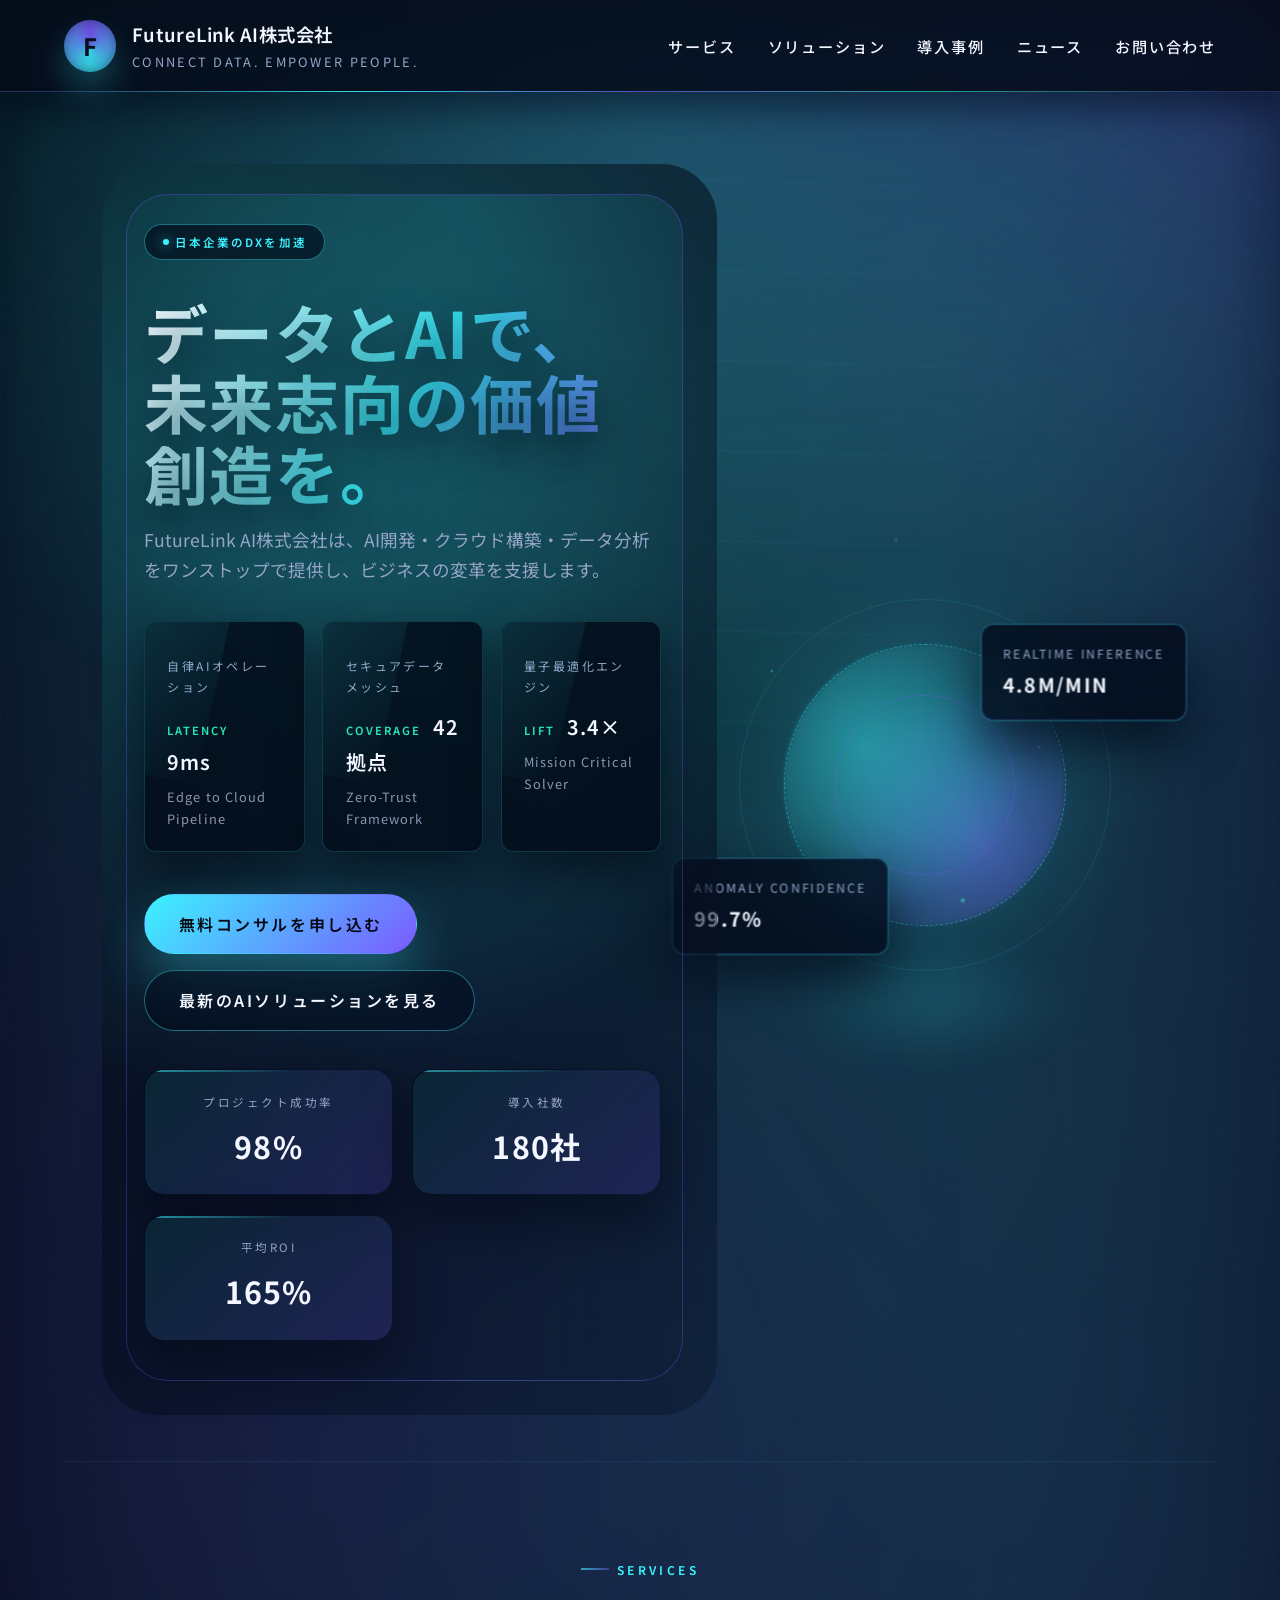
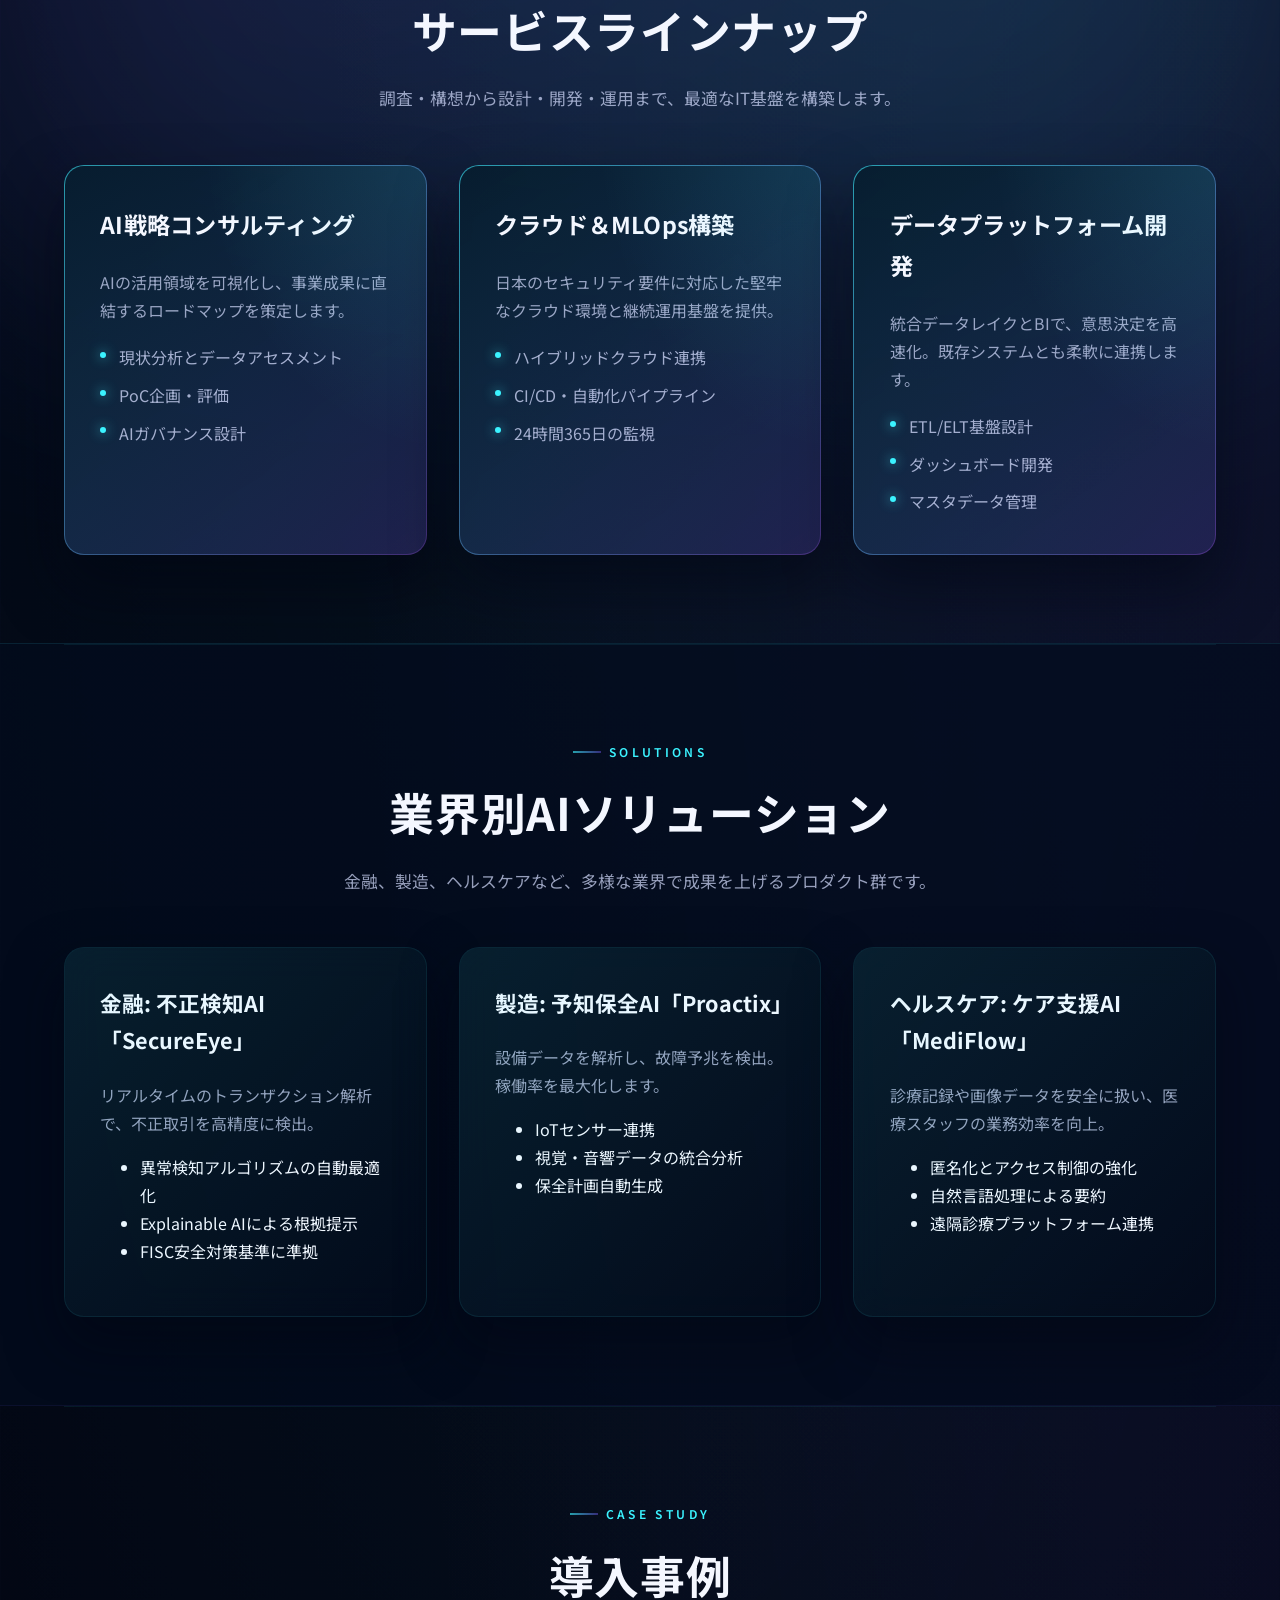
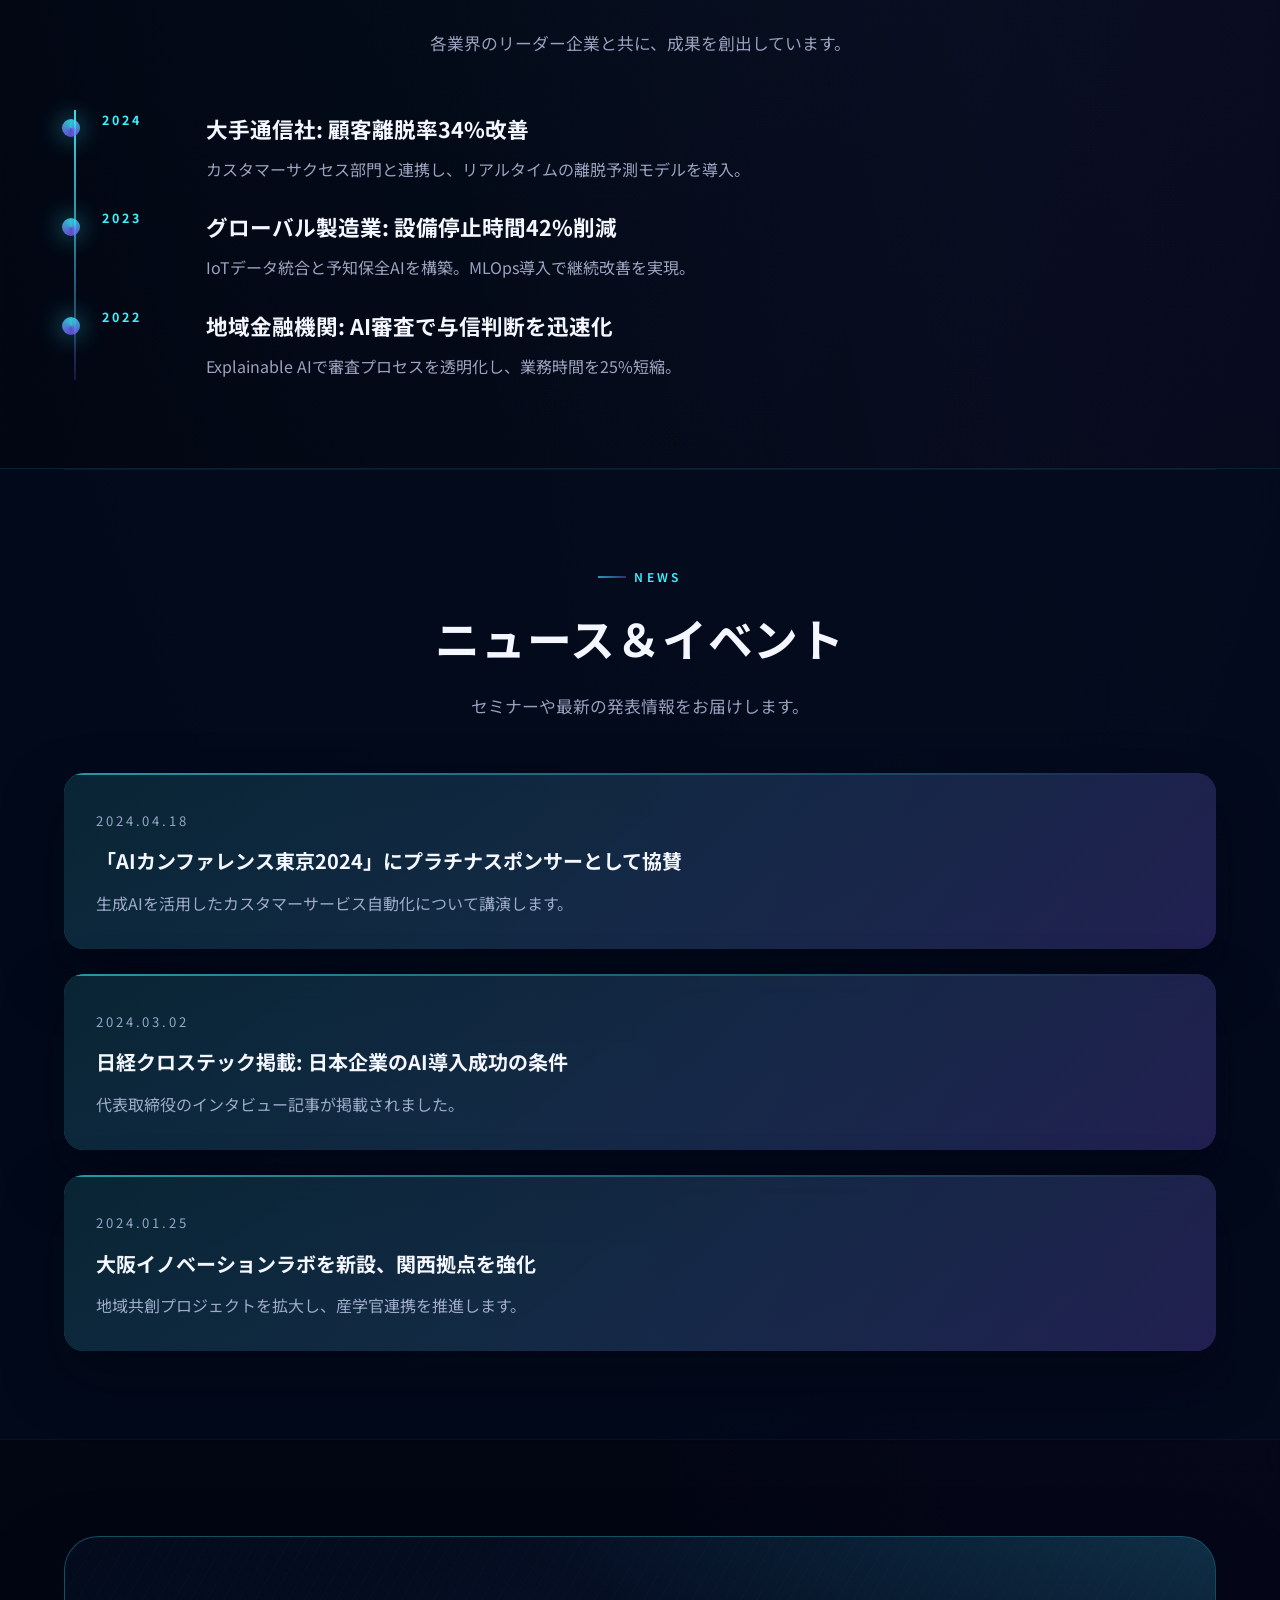
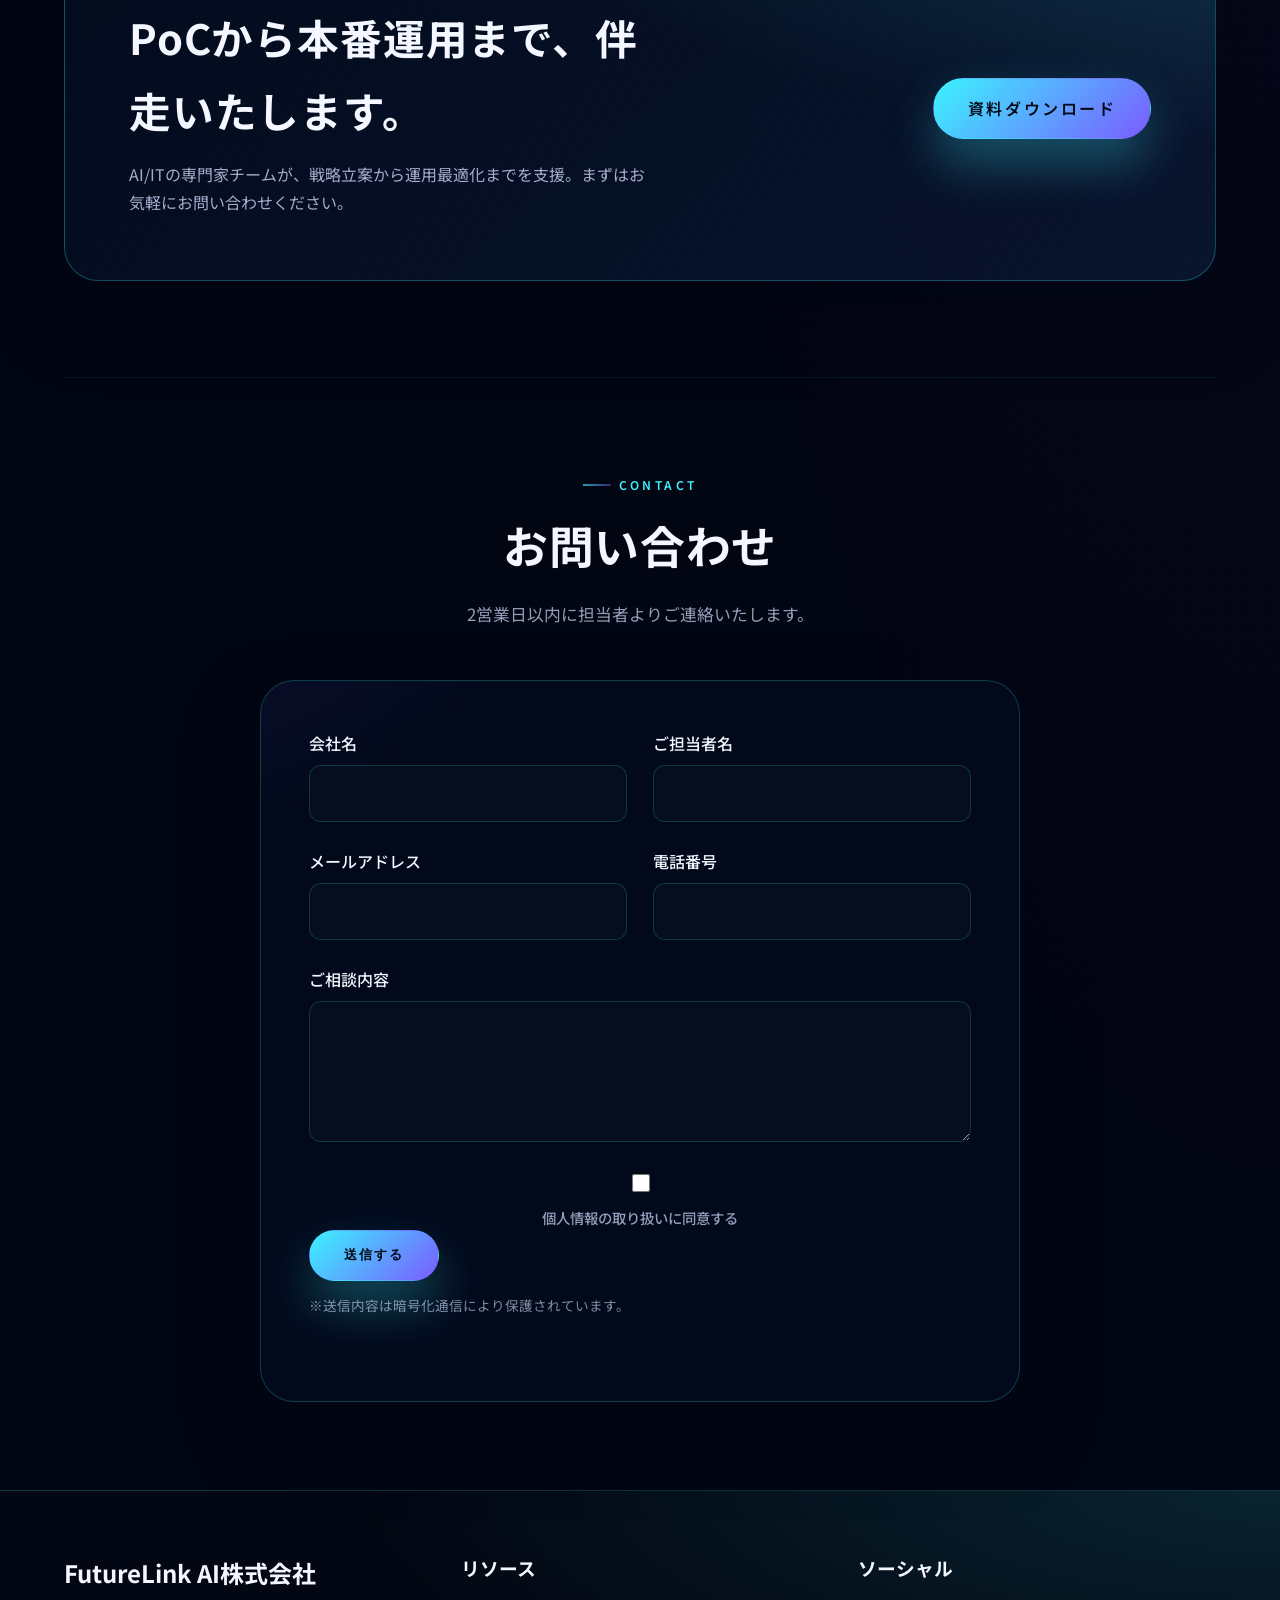
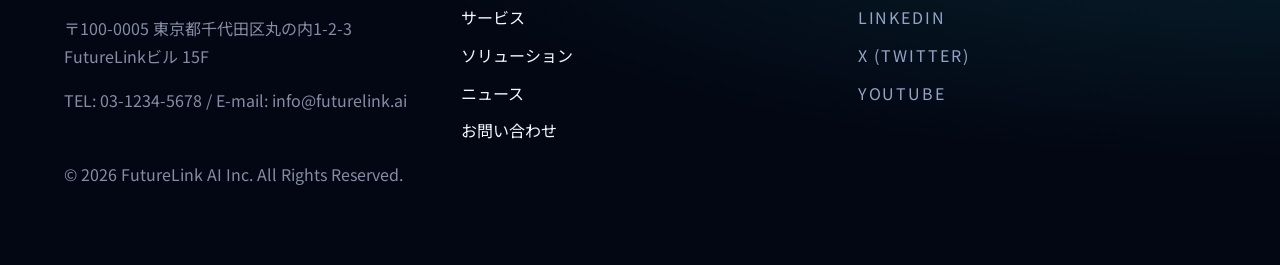
==== index.html @ 411474b5 "first good template" ====
<!DOCTYPE html>
<html lang="ja">
<head>
  <meta charset="UTF-8">
  <meta name="viewport" content="width=device-width, initial-scale=1.0">
  <title>FutureLink AI株式会社 | 日本のIT・AIソリューション企業</title>
  <meta name="description" content="FutureLink AI株式会社は、日本の企業向けにAIとクラウドを活用したデジタルトランスフォーメーションを支援します。">
  <link rel="preconnect" href="https://fonts.googleapis.com">
  <link rel="preconnect" href="https://fonts.gstatic.com" crossorigin>
  <link href="https://fonts.googleapis.com/css2?family=Noto+Sans+JP:wght@300;400;500;700&display=swap" rel="stylesheet">
  <link rel="stylesheet" href="style.css">
</head>
<body>
  <div class="global-backdrop" aria-hidden="true">
    <div class="backdrop-gradient"></div>
    <div class="backdrop-grid"></div>
    <div class="backdrop-particles"></div>
  </div>
  <header class="site-header" id="top">
    <div class="logo-area">
      <div class="logo-mark" aria-hidden="true">F</div>
      <div class="logo-text">
        <span class="company-name">FutureLink AI株式会社</span>
        <span class="tagline">Connect Data. Empower People.</span>
      </div>
    </div>
    <button class="menu-toggle" aria-expanded="false" aria-controls="global-nav">
      <span class="sr-only">メニューを開閉</span>
      <span></span><span></span><span></span>
    </button>
    <nav id="global-nav" class="global-nav" aria-label="グローバルナビゲーション">
      <ul>
        <li><a href="#services">サービス</a></li>
        <li><a href="#solutions">ソリューション</a></li>
        <li><a href="#cases">導入事例</a></li>
        <li><a href="#news">ニュース</a></li>
        <li><a href="#contact">お問い合わせ</a></li>
      </ul>
    </nav>
  </header>

  <main>
    <section class="hero">
      <div class="hero-inner">
        <p class="hero-label">日本企業のDXを加速</p>
        <h1>データとAIで、未来志向の価値創造を。</h1>
        <p class="hero-desc">FutureLink AI株式会社は、AI開発・クラウド構築・データ分析をワンストップで提供し、ビジネスの変革を支援します。</p>
        <ul class="hero-meta" aria-label="FutureLink AIのテクノロジースタック">
          <li class="meta-card">
            <p class="meta-label">自律AIオペレーション</p>
            <p class="meta-value"><span>Latency</span> 9ms</p>
            <p class="meta-sub">Edge to Cloud Pipeline</p>
          </li>
          <li class="meta-card">
            <p class="meta-label">セキュアデータメッシュ</p>
            <p class="meta-value"><span>Coverage</span> 42拠点</p>
            <p class="meta-sub">Zero-Trust Framework</p>
          </li>
          <li class="meta-card">
            <p class="meta-label">量子最適化エンジン</p>
            <p class="meta-value"><span>Lift</span> 3.4×</p>
            <p class="meta-sub">Mission Critical Solver</p>
          </li>
        </ul>
        <div class="hero-actions">
          <a class="button primary" href="#contact">無料コンサルを申し込む</a>
          <a class="button ghost" href="#solutions">最新のAIソリューションを見る</a>
        </div>
        <dl class="hero-stats" aria-label="主要実績">
          <div>
            <dt>プロジェクト成功率</dt>
            <dd><span class="counter" data-target="98">0</span>%</dd>
          </div>
          <div>
            <dt>導入社数</dt>
            <dd><span class="counter" data-target="180">0</span>社</dd>
          </div>
          <div>
            <dt>平均ROI</dt>
            <dd><span class="counter" data-target="165">0</span>%</dd>
          </div>
        </dl>
      </div>
      <div class="hero-visual" aria-hidden="true">
        <div class="visual-core">
          <div class="visual-gradient"></div>
          <div class="visual-glow"></div>
          <div class="visual-ring ring-1" data-layer></div>
          <div class="visual-ring ring-2" data-layer></div>
          <div class="visual-ring ring-3" data-layer></div>
          <div class="visual-particles" data-layer></div>
        </div>
        <div class="visual-hud visual-hud--primary" data-layer>
          <span class="hud-label">Realtime Inference</span>
          <span class="hud-value">4.8M/min</span>
        </div>
        <div class="visual-hud visual-hud--secondary" data-layer>
          <span class="hud-label">Anomaly Confidence</span>
          <span class="hud-value">99.7%</span>
        </div>
      </div>
    </section>

    <section class="section" id="services">
      <div class="section-heading">
        <p class="eyebrow">Services</p>
        <h2>サービスラインナップ</h2>
        <p>調査・構想から設計・開発・運用まで、最適なIT基盤を構築します。</p>
      </div>
      <div class="card-grid">
        <article class="card">
          <h3>AI戦略コンサルティング</h3>
          <p>AIの活用領域を可視化し、事業成果に直結するロードマップを策定します。</p>
          <ul>
            <li>現状分析とデータアセスメント</li>
            <li>PoC企画・評価</li>
            <li>AIガバナンス設計</li>
          </ul>
        </article>
        <article class="card">
          <h3>クラウド＆MLOps構築</h3>
          <p>日本のセキュリティ要件に対応した堅牢なクラウド環境と継続運用基盤を提供。</p>
          <ul>
            <li>ハイブリッドクラウド連携</li>
            <li>CI/CD・自動化パイプライン</li>
            <li>24時間365日の監視</li>
          </ul>
        </article>
        <article class="card">
          <h3>データプラットフォーム開発</h3>
          <p>統合データレイクとBIで、意思決定を高速化。既存システムとも柔軟に連携します。</p>
          <ul>
            <li>ETL/ELT基盤設計</li>
            <li>ダッシュボード開発</li>
            <li>マスタデータ管理</li>
          </ul>
        </article>
      </div>
    </section>

    <section class="section alt" id="solutions">
      <div class="section-heading">
        <p class="eyebrow">Solutions</p>
        <h2>業界別AIソリューション</h2>
        <p>金融、製造、ヘルスケアなど、多様な業界で成果を上げるプロダクト群です。</p>
      </div>
      <div class="solutions">
        <article class="solution-item">
          <h3>金融: 不正検知AI「SecureEye」</h3>
          <p>リアルタイムのトランザクション解析で、不正取引を高精度に検出。</p>
          <ul>
            <li>異常検知アルゴリズムの自動最適化</li>
            <li>Explainable AIによる根拠提示</li>
            <li>FISC安全対策基準に準拠</li>
          </ul>
        </article>
        <article class="solution-item">
          <h3>製造: 予知保全AI「Proactix」</h3>
          <p>設備データを解析し、故障予兆を検出。稼働率を最大化します。</p>
          <ul>
            <li>IoTセンサー連携</li>
            <li>視覚・音響データの統合分析</li>
            <li>保全計画自動生成</li>
          </ul>
        </article>
        <article class="solution-item">
          <h3>ヘルスケア: ケア支援AI「MediFlow」</h3>
          <p>診療記録や画像データを安全に扱い、医療スタッフの業務効率を向上。</p>
          <ul>
            <li>匿名化とアクセス制御の強化</li>
            <li>自然言語処理による要約</li>
            <li>遠隔診療プラットフォーム連携</li>
          </ul>
        </article>
      </div>
    </section>

    <section class="section" id="cases">
      <div class="section-heading">
        <p class="eyebrow">Case Study</p>
        <h2>導入事例</h2>
        <p>各業界のリーダー企業と共に、成果を創出しています。</p>
      </div>
      <div class="case-timeline">
        <div class="case">
          <div class="case-year">2024</div>
          <div class="case-body">
            <h3>大手通信社: 顧客離脱率34%改善</h3>
            <p>カスタマーサクセス部門と連携し、リアルタイムの離脱予測モデルを導入。</p>
          </div>
        </div>
        <div class="case">
          <div class="case-year">2023</div>
          <div class="case-body">
            <h3>グローバル製造業: 設備停止時間42%削減</h3>
            <p>IoTデータ統合と予知保全AIを構築。MLOps導入で継続改善を実現。</p>
          </div>
        </div>
        <div class="case">
          <div class="case-year">2022</div>
          <div class="case-body">
            <h3>地域金融機関: AI審査で与信判断を迅速化</h3>
            <p>Explainable AIで審査プロセスを透明化し、業務時間を25%短縮。</p>
          </div>
        </div>
      </div>
    </section>

    <section class="section alt" id="news">
      <div class="section-heading">
        <p class="eyebrow">News</p>
        <h2>ニュース＆イベント</h2>
        <p>セミナーや最新の発表情報をお届けします。</p>
      </div>
      <div class="news-list" role="list">
        <article class="news-item" role="listitem">
          <time datetime="2024-04-18">2024.04.18</time>
          <h3>「AIカンファレンス東京2024」にプラチナスポンサーとして協賛</h3>
          <p>生成AIを活用したカスタマーサービス自動化について講演します。</p>
        </article>
        <article class="news-item" role="listitem">
          <time datetime="2024-03-02">2024.03.02</time>
          <h3>日経クロステック掲載: 日本企業のAI導入成功の条件</h3>
          <p>代表取締役のインタビュー記事が掲載されました。</p>
        </article>
        <article class="news-item" role="listitem">
          <time datetime="2024-01-25">2024.01.25</time>
          <h3>大阪イノベーションラボを新設、関西拠点を強化</h3>
          <p>地域共創プロジェクトを拡大し、産学官連携を推進します。</p>
        </article>
      </div>
    </section>

    <section class="cta-banner">
      <div class="cta-content">
        <h2>PoCから本番運用まで、伴走いたします。</h2>
        <p>AI/ITの専門家チームが、戦略立案から運用最適化までを支援。まずはお気軽にお問い合わせください。</p>
      </div>
      <a class="button primary" href="#contact">資料ダウンロード</a>
    </section>

    <section class="section" id="contact">
      <div class="section-heading">
        <p class="eyebrow">Contact</p>
        <h2>お問い合わせ</h2>
        <p>2営業日以内に担当者よりご連絡いたします。</p>
      </div>
      <form class="contact-form" action="contact.php" method="post">
        <div class="form-grid">
          <label>
            会社名
            <input type="text" name="company" required aria-required="true">
          </label>
          <label>
            ご担当者名
            <input type="text" name="name" required aria-required="true">
          </label>
          <label>
            メールアドレス
            <input type="email" name="email" required aria-required="true">
          </label>
          <label>
            電話番号
            <input type="tel" name="phone">
          </label>
          <label class="full">
            ご相談内容
            <textarea name="message" rows="4" required aria-required="true"></textarea>
          </label>
        </div>
        <label class="consent">
          <input type="checkbox" name="consent" value="1" required aria-required="true">
          個人情報の取り扱いに同意する
        </label>
        <button class="button primary" type="submit">送信する</button>
        <p class="form-note">※送信内容は暗号化通信により保護されています。</p>
        <div class="form-feedback" role="status" aria-live="polite"></div>
      </form>
    </section>
  </main>

  <footer class="site-footer">
    <div class="footer-grid">
      <div>
        <h2>FutureLink AI株式会社</h2>
        <p>〒100-0005 東京都千代田区丸の内1-2-3 FutureLinkビル 15F</p>
        <p>TEL: 03-1234-5678 / E-mail: info@futurelink.ai</p>
      </div>
      <div>
        <h3>リソース</h3>
        <ul>
          <li><a href="#services">サービス</a></li>
          <li><a href="#solutions">ソリューション</a></li>
          <li><a href="#news">ニュース</a></li>
          <li><a href="#contact">お問い合わせ</a></li>
        </ul>
      </div>
      <div>
        <h3>ソーシャル</h3>
        <ul class="social-links">
          <li><a href="#" aria-label="LinkedIn">LinkedIn</a></li>
          <li><a href="#" aria-label="Twitter">X (Twitter)</a></li>
          <li><a href="#" aria-label="YouTube">YouTube</a></li>
        </ul>
      </div>
    </div>
    <p class="copyright">&copy; <span id="current-year"></span> FutureLink AI Inc. All Rights Reserved.</p>
  </footer>

  <a href="#top" class="back-to-top" aria-label="ページトップへ戻る">↑</a>

  <script src="script.js" defer></script>
</body>
</html>
---- style.css ----
:root {
  --color-background: #020512;
  --color-surface: rgba(12, 22, 45, 0.75);
  --color-surface-strong: rgba(16, 32, 65, 0.85);
  --color-card: rgba(10, 28, 58, 0.72);
  --color-card-glow: rgba(65, 140, 255, 0.28);
  --color-accent: #3bf3ff;
  --color-accent-strong: #7a5bff;
  --color-accent-2: #25e7b7;
  --color-text: #f4f7ff;
  --color-muted: #96a4c7;
  --color-border: rgba(82, 118, 206, 0.34);
  --gradient-hero: conic-gradient(from 120deg at 50% 50%, rgba(59, 243, 255, 0.24), rgba(122, 91, 255, 0.34), rgba(37, 231, 183, 0.3), rgba(59, 243, 255, 0.24));
  --gradient-card: linear-gradient(135deg, rgba(59, 243, 255, 0.12), rgba(122, 91, 255, 0.18));
  --gradient-border: linear-gradient(135deg, rgba(59, 243, 255, 0.6), rgba(162, 93, 255, 0.4));
  --max-width: 1120px;
  --radius-large: 30px;
  --radius-medium: 20px;
  --radius-small: 12px;
  --shadow-soft: 0 35px 70px rgba(1, 6, 20, 0.6);
  --transition: 0.32s ease;
  --transition-long: 0.6s ease;
  font-size: 16px;
}

*, *::before, *::after {
  box-sizing: border-box;
}

body {
  margin: 0;
  font-family: 'Noto Sans JP', system-ui, -apple-system, BlinkMacSystemFont, 'Segoe UI', sans-serif;
  background-color: var(--color-background);
  background-image: radial-gradient(140% 120% at 50% 0%, rgba(59, 243, 255, 0.08), transparent 60%), radial-gradient(120% 140% at 100% 0%, rgba(122, 91, 255, 0.12), transparent 65%);
  color: var(--color-text);
  line-height: 1.75;
  min-height: 100vh;
  scroll-behavior: smooth;
  overflow-x: hidden;
  -webkit-font-smoothing: antialiased;
  text-rendering: optimizeLegibility;
}

.global-backdrop {
  position: fixed;
  inset: 0;
  pointer-events: none;
  z-index: -1;
  overflow: hidden;
}

.global-backdrop > div {
  position: absolute;
  inset: 0;
}

.backdrop-gradient {
  background: radial-gradient(120% 120% at 50% 10%, rgba(59, 243, 255, 0.22), transparent 65%), radial-gradient(120% 120% at 90% 0%, rgba(122, 91, 255, 0.25), transparent 70%);
  filter: blur(38px);
  opacity: 0.85;
  animation: glow-shift 16s ease-in-out infinite alternate;
}

.backdrop-grid {
  inset: -40% -15% 0;
  background-image: linear-gradient(transparent 96%, rgba(59, 243, 255, 0.1) 98%), linear-gradient(90deg, transparent 96%, rgba(122, 91, 255, 0.08) 98%);
  background-size: 90px 90px;
  opacity: 0.45;
  transform: rotate(1.5deg);
  animation: grid-slide 28s linear infinite;
  mask-image: radial-gradient(circle at center, rgba(255, 255, 255, 0.85) 0%, transparent 72%);
}

.backdrop-particles {
  background-image: radial-gradient(2px 2px at 20% 30%, rgba(59, 243, 255, 0.6), transparent), radial-gradient(3px 3px at 70% 60%, rgba(122, 91, 255, 0.55), transparent), radial-gradient(2px 2px at 40% 80%, rgba(37, 231, 183, 0.6), transparent);
  opacity: 0.6;
  mix-blend-mode: screen;
  animation: particle-twinkle 12s linear infinite;
}

a {
  color: inherit;
  text-decoration: none;
}

a:hover, a:focus-visible {
  color: var(--color-accent);
}

img {
  max-width: 100%;
  height: auto;
  display: block;
}

.sr-only {
  position: absolute;
  width: 1px;
  height: 1px;
  padding: 0;
  margin: -1px;
  overflow: hidden;
  clip: rect(0, 0, 0, 0);
  white-space: nowrap;
  border: 0;
}

.site-header {
  position: sticky;
  top: 0;
  z-index: 1000;
  display: flex;
  align-items: center;
  justify-content: space-between;
  padding: 1.1rem 5vw;
  background: rgba(6, 12, 26, 0.88);
  border-bottom: 1px solid rgba(82, 118, 206, 0.35);
  backdrop-filter: blur(20px) saturate(140%);
  box-shadow: 0 18px 32px rgba(0, 6, 24, 0.48);
  transition: padding var(--transition), background var(--transition), box-shadow var(--transition);
}

.site-header::after {
  content: '';
  position: absolute;
  inset: auto 5vw -1px;
  height: 1px;
  background: linear-gradient(90deg, transparent, rgba(59, 243, 255, 0.85), rgba(122, 91, 255, 0.6), rgba(37, 231, 183, 0.6), transparent);
  pointer-events: none;
}

.site-header.is-shrunk {
  padding: 0.7rem 5vw;
  background: rgba(4, 10, 22, 0.95);
  box-shadow: 0 26px 46px rgba(0, 6, 20, 0.55);
}

.logo-area {
  display: flex;
  align-items: center;
  gap: 1rem;
}

.logo-mark {
  width: 52px;
  height: 52px;
  border-radius: 50%;
  background: conic-gradient(from 180deg at 50% 50%, rgba(59, 243, 255, 0.85), rgba(122, 91, 255, 0.85), rgba(59, 243, 255, 0.85));
  display: grid;
  place-content: center;
  font-size: 1.5rem;
  font-weight: 700;
  color: #0a0f1e;
  letter-spacing: -0.04em;
  box-shadow: 0 18px 32px rgba(59, 243, 255, 0.24), inset 0 0 12px rgba(2, 5, 18, 0.4);
}

.logo-text {
  display: flex;
  flex-direction: column;
  gap: 0.1rem;
}

.company-name {
  font-size: 1.15rem;
  font-weight: 600;
  letter-spacing: 0.02em;
}

.tagline {
  font-size: 0.8rem;
  color: var(--color-muted);
  letter-spacing: 0.18em;
  text-transform: uppercase;
}

.menu-toggle {
  display: none;
  background: none;
  border: none;
  cursor: pointer;
  padding: 0.6rem;
}

.menu-toggle span {
  display: block;
  width: 24px;
  height: 2px;
  background: var(--color-text);
  margin: 4px 0;
  transition: transform var(--transition), opacity var(--transition);
}

.global-nav ul {
  display: flex;
  gap: 2rem;
  list-style: none;
  margin: 0;
  padding: 0;
}

.global-nav a {
  position: relative;
  font-weight: 500;
  font-size: 0.95rem;
  letter-spacing: 0.12em;
  padding-bottom: 0.25rem;
  text-transform: uppercase;
}

.global-nav a::after {
  content: '';
  position: absolute;
  left: 0;
  bottom: 0;
  width: 0;
  height: 2px;
  background: linear-gradient(90deg, rgba(59, 243, 255, 0.9), rgba(122, 91, 255, 0.7));
  transition: width var(--transition);
}

.global-nav a:hover::after,
.global-nav a:focus-visible::after {
  width: 100%;
}

.hero {
  position: relative;
  padding: 7.5rem 5vw 6.5rem;
  display: grid;
  grid-template-columns: minmax(300px, 1.1fr) minmax(260px, 0.9fr);
  gap: clamp(2rem, 4vw, 4.5rem);
  align-items: center;
  max-width: var(--max-width);
  margin: 0 auto;
  isolation: isolate;
}

.hero::before {
  content: '';
  position: absolute;
  inset: clamp(1.2rem, 3vw, 2.4rem) clamp(-8vw, -6rem, -3rem) -30%;
  background: var(--gradient-hero);
  filter: blur(140px);
  opacity: 0.55;
  z-index: 0;
}

.hero-inner {
  max-width: 580px;
  position: relative;
  z-index: 2;
}

.hero-inner::before {
  content: '';
  position: absolute;
  inset: -48px -56px -58px -42px;
  border-radius: calc(var(--radius-large) + 26px);
  background: radial-gradient(circle at 18% 22%, rgba(59, 243, 255, 0.28), transparent 60%), linear-gradient(135deg, rgba(3, 8, 18, 0.88), rgba(10, 24, 45, 0.52));
  z-index: -2;
  opacity: 0.9;
}

.hero-inner::after {
  content: '';
  position: absolute;
  inset: -18px -22px -24px -18px;
  border-radius: calc(var(--radius-large) + 12px);
  border: 1px solid rgba(122, 91, 255, 0.32);
  background: radial-gradient(120% 120% at 60% 0%, rgba(59, 243, 255, 0.15), transparent 65%);
  z-index: -1;
}

.hero-label {
  display: inline-flex;
  align-items: center;
  gap: 0.4rem;
  padding: 0.45rem 1.1rem;
  border-radius: 999px;
  border: 1px solid rgba(59, 243, 255, 0.4);
  background: rgba(4, 12, 26, 0.7);
  color: var(--color-accent);
  font-weight: 600;
  letter-spacing: 0.18em;
  text-transform: uppercase;
  font-size: 0.72rem;
  backdrop-filter: blur(12px);
}

.hero-label::before {
  content: '';
  width: 6px;
  height: 6px;
  border-radius: 50%;
  background: var(--color-accent);
  box-shadow: 0 0 12px rgba(59, 243, 255, 0.8);
}

.hero h1 {
  font-size: clamp(2.75rem, 4.5vw + 1rem, 4rem);
  line-height: 1.1;
  margin: 1.5rem 0 1.1rem;
  font-weight: 700;
  color: #f6f9ff;
  letter-spacing: 0.02em;
  text-shadow: 0 18px 40px rgba(3, 10, 26, 0.6);
}

.hero-desc {
  color: var(--color-muted);
  font-size: 1.1rem;
  max-width: 52ch;
}

@supports (-webkit-background-clip: text) or (background-clip: text) {
  .hero h1 {
    background: linear-gradient(120deg, #f9fbff, rgba(59, 243, 255, 0.85), rgba(122, 91, 255, 0.85));
    -webkit-background-clip: text;
    background-clip: text;
    color: transparent;
    -webkit-text-fill-color: transparent;
  }
}

.hero-actions {
  display: flex;
  flex-wrap: wrap;
  gap: 1rem;
  margin: 2.6rem 0 2rem;
}

.hero-meta {
  display: grid;
  grid-template-columns: repeat(auto-fit, minmax(160px, 1fr));
  gap: 1.1rem;
  margin: 2.2rem 0;
  padding: 0;
  list-style: none;
  text-align: left;
}

.meta-card {
  position: relative;
  padding: 1.3rem 1.4rem;
  border-radius: var(--radius-small);
  background: rgba(3, 10, 24, 0.82);
  border: 1px solid rgba(59, 243, 255, 0.18);
  box-shadow: 0 20px 45px rgba(1, 4, 15, 0.55);
  overflow: hidden;
  transition: transform var(--transition), border-color var(--transition), box-shadow var(--transition);
  backdrop-filter: blur(18px);
}

.meta-card::before {
  content: '';
  position: absolute;
  inset: -120% 40% 40% -120%;
  background: linear-gradient(120deg, rgba(59, 243, 255, 0), rgba(59, 243, 255, 0.32), rgba(122, 91, 255, 0));
  transform: rotate(12deg);
  opacity: 0.6;
}

.meta-card::after {
  content: '';
  position: absolute;
  inset: 0;
  border-radius: inherit;
  border: 1px solid rgba(122, 91, 255, 0.2);
  opacity: 0;
  transition: opacity var(--transition);
}

.meta-card:hover,
.meta-card:focus-within {
  transform: translateY(-6px);
  border-color: rgba(59, 243, 255, 0.4);
  box-shadow: 0 28px 55px rgba(3, 10, 30, 0.55);
}

.meta-card:hover::after,
.meta-card:focus-within::after {
  opacity: 1;
}

.meta-label {
  font-size: 0.75rem;
  letter-spacing: 0.2em;
  text-transform: uppercase;
  color: var(--color-muted);
}

.meta-value {
  margin: 0.7rem 0 0.4rem;
  font-size: 1.25rem;
  font-weight: 600;
  letter-spacing: 0.04em;
  color: var(--color-text);
}

.meta-value span {
  display: inline-block;
  margin-right: 0.4rem;
  color: var(--color-accent-2);
  letter-spacing: 0.18em;
  text-transform: uppercase;
  font-size: 0.7rem;
}

.meta-sub {
  margin: 0;
  font-size: 0.8rem;
  color: rgba(214, 219, 255, 0.65);
  letter-spacing: 0.08em;
}

.button {
  position: relative;
  display: inline-flex;
  align-items: center;
  justify-content: center;
  gap: 0.6rem;
  padding: 0.95rem 2.1rem;
  border-radius: 999px;
  font-weight: 600;
  letter-spacing: 0.16em;
  text-transform: uppercase;
  border: 1px solid rgba(59, 243, 255, 0.32);
  background: rgba(4, 12, 26, 0.75);
  color: var(--color-text);
  backdrop-filter: blur(14px);
  cursor: pointer;
  transition: transform var(--transition), box-shadow var(--transition), border-color var(--transition), background var(--transition);
  overflow: hidden;
}

.button::after {
  content: '';
  position: absolute;
  inset: 0;
  background: linear-gradient(120deg, rgba(59, 243, 255, 0), rgba(59, 243, 255, 0.24), rgba(122, 91, 255, 0));
  opacity: 0;
  transition: opacity var(--transition);
}

.button:hover::after,
.button:focus-visible::after {
  opacity: 1;
}

.button.primary {
  background: linear-gradient(135deg, var(--color-accent), var(--color-accent-strong));
  color: #030814;
  border-color: transparent;
  box-shadow: 0 24px 50px rgba(59, 243, 255, 0.3);
}

.button.primary:hover,
.button.primary:focus-visible {
  transform: translateY(-3px);
  box-shadow: 0 32px 60px rgba(59, 243, 255, 0.38);
}

.button.ghost {
  border-color: rgba(59, 243, 255, 0.4);
  background: rgba(3, 10, 26, 0.55);
}

.button.ghost:hover,
.button.ghost:focus-visible {
  background: rgba(59, 243, 255, 0.18);
  transform: translateY(-2px);
}

.hero-stats {
  display: grid;
  grid-template-columns: repeat(auto-fit, minmax(160px, 1fr));
  gap: 1.2rem;
  margin-top: 2.4rem;
}

.hero-stats div {
  position: relative;
  background: linear-gradient(150deg, rgba(3, 9, 24, 0.88), rgba(10, 22, 45, 0.6));
  border-radius: var(--radius-medium);
  padding: 1.35rem 1.2rem;
  text-align: center;
  border: 1px solid transparent;
  background-image: var(--gradient-card), linear-gradient(140deg, rgba(3, 9, 24, 0.9), rgba(10, 22, 45, 0.65));
  background-origin: border-box;
  background-clip: padding-box, border-box;
  box-shadow: 0 26px 50px rgba(2, 6, 18, 0.5);
  overflow: hidden;
}

.hero-stats div::before {
  content: '';
  position: absolute;
  inset: 0 auto auto 0;
  width: 60%;
  height: 2px;
  background: linear-gradient(90deg, rgba(59, 243, 255, 0.9), rgba(122, 91, 255, 0));
  opacity: 0.6;
}

.hero-stats dt {
  font-size: 0.72rem;
  color: var(--color-muted);
  text-transform: uppercase;
  letter-spacing: 0.22em;
}

.hero-stats dd {
  margin: 0.5rem 0 0;
  font-size: 1.9rem;
  font-weight: 700;
  color: var(--color-text);
  letter-spacing: 0.04em;
}

.hero-visual {
  --tilt-x: 0deg;
  --tilt-y: 0deg;
  --tilt-tr-x: 0px;
  --tilt-tr-y: 0px;
  position: relative;
  min-height: clamp(320px, 40vw, 420px);
  display: grid;
  place-items: center;
  perspective: 1400px;
  transform-style: preserve-3d;
  will-change: transform;
  transition: transform var(--transition-long);
  z-index: 1;
  transform: translate3d(var(--tilt-tr-x), var(--tilt-tr-y), 0) rotateX(var(--tilt-y)) rotateY(var(--tilt-x));
}

.hero-visual::after {
  content: '';
  position: absolute;
  inset: auto 12% -18% 12%;
  height: 140px;
  background: radial-gradient(70% 60% at 50% 50%, rgba(59, 243, 255, 0.25), transparent 70%);
  filter: blur(22px);
  opacity: 0.7;
  pointer-events: none;
}

.hero-visual [data-layer] {
  --layer-depth: 0px;
  will-change: transform;
  transition: transform 0.45s ease;
}

.visual-core {
  position: relative;
  width: clamp(240px, 22vw, 330px);
  aspect-ratio: 1;
  border-radius: 50%;
  display: grid;
  place-items: center;
  overflow: visible;
}

.visual-gradient {
  position: absolute;
  inset: 0;
  border-radius: inherit;
  background: radial-gradient(circle at 28% 36%, rgba(59, 243, 255, 0.42), transparent 62%), radial-gradient(circle at 70% 70%, rgba(122, 91, 255, 0.52), transparent 58%);
  filter: blur(2px);
  opacity: 0.9;
}

.visual-glow {
  position: absolute;
  inset: -20%;
  border-radius: 50%;
  background: radial-gradient(circle, rgba(59, 243, 255, 0.45), transparent 70%);
  filter: blur(45px);
  opacity: 0.7;
  animation: pulse 8s ease-in-out infinite;
}

.visual-ring {
  position: absolute;
  border-radius: 50%;
  border: 1px solid rgba(59, 243, 255, 0.26);
}

.visual-ring.ring-1 {
  width: 64%;
  height: 64%;
  border-color: rgba(122, 91, 255, 0.32);
  --layer-depth: 40px;
  animation: spin-slow 16s linear infinite;
}

.visual-ring.ring-2 {
  width: 100%;
  height: 100%;
  border: 1px dashed rgba(59, 243, 255, 0.4);
  --layer-depth: 20px;
  animation: spin-reverse 20s linear infinite;
}

.visual-ring.ring-3 {
  width: 132%;
  height: 132%;
  border-color: rgba(59, 243, 255, 0.18);
  opacity: 0.6;
  --layer-depth: -10px;
  animation: spin-slow 26s linear infinite;
}

.visual-particles {
  position: absolute;
  inset: -18%;
  border-radius: 50%;
  background-image: radial-gradient(2px 2px at 10% 20%, rgba(59, 243, 255, 0.9), transparent), radial-gradient(2px 2px at 80% 40%, rgba(122, 91, 255, 0.75), transparent), radial-gradient(3px 3px at 60% 80%, rgba(37, 231, 183, 0.8), transparent), radial-gradient(1px 1px at 36% 70%, rgba(59, 243, 255, 0.9), transparent);
  opacity: 0.8;
  --layer-depth: 60px;
  animation: particles-orbit 20s linear infinite;
  mix-blend-mode: screen;
}

.visual-hud {
  position: absolute;
  display: grid;
  gap: 0.2rem;
  padding: 1.05rem 1.25rem;
  border-radius: var(--radius-small);
  background: rgba(3, 10, 26, 0.82);
  border: 1px solid rgba(59, 243, 255, 0.35);
  box-shadow: 0 24px 45px rgba(0, 6, 20, 0.6);
  text-transform: uppercase;
  letter-spacing: 0.18em;
  font-size: 0.72rem;
  transform: translateZ(90px);
  backdrop-filter: blur(16px);
}

.visual-hud::after {
  content: '';
  position: absolute;
  inset: 0;
  border-radius: inherit;
  border: 1px solid rgba(122, 91, 255, 0.24);
  opacity: 0.4;
  pointer-events: none;
}

.visual-hud--primary {
  top: 14%;
  right: -8%;
}

.visual-hud--secondary {
  bottom: 12%;
  left: -6%;
}

.hud-label {
  color: var(--color-muted);
}

.hud-value {
  font-size: 1.15rem;
  font-weight: 700;
  color: var(--color-text);
  letter-spacing: 0.08em;
}

.section {
  position: relative;
  padding: 5.5rem 5vw;
  z-index: 1;
}

.section::after {
  content: '';
  position: absolute;
  inset: 0;
  margin: 0 5vw;
  border-top: 1px solid rgba(59, 243, 255, 0.08);
  pointer-events: none;
}

.section.alt {
  background: rgba(3, 12, 30, 0.7);
  border-top: 1px solid rgba(59, 243, 255, 0.1);
  border-bottom: 1px solid rgba(122, 91, 255, 0.08);
}

.section-heading {
  max-width: 760px;
  margin: 0 auto 3.2rem;
  text-align: center;
  position: relative;
  z-index: 2;
}

.section-heading .eyebrow {
  display: inline-flex;
  align-items: center;
  gap: 0.5rem;
  color: var(--color-accent);
  text-transform: uppercase;
  letter-spacing: 0.28em;
  font-weight: 600;
  font-size: 0.75rem;
}

.section-heading .eyebrow::before {
  content: '';
  width: 28px;
  height: 2px;
  background: linear-gradient(90deg, rgba(59, 243, 255, 0.9), rgba(122, 91, 255, 0.6));
  opacity: 0.7;
}

.section-heading h2 {
  font-size: clamp(2.1rem, 3.6vw, 2.8rem);
  margin: 0.7rem 0 0.95rem;
  font-weight: 700;
  letter-spacing: 0.015em;
}

.section-heading p {
  color: rgba(214, 222, 255, 0.7);
  margin: 0;
  font-size: 1.05rem;
}

.card-grid {
  display: grid;
  grid-template-columns: repeat(auto-fit, minmax(260px, 1fr));
  gap: 2rem;
}

.card {
  position: relative;
  border-radius: var(--radius-medium);
  padding: 2.4rem 2.2rem;
  border: 1px solid transparent;
  background-image: linear-gradient(150deg, rgba(3, 12, 30, 0.88), rgba(12, 26, 56, 0.65)), var(--gradient-border);
  background-origin: border-box;
  background-clip: padding-box, border-box;
  box-shadow: 0 30px 60px rgba(2, 6, 18, 0.55);
  overflow: hidden;
  transition: transform var(--transition), box-shadow var(--transition), border-color var(--transition);
}

.card::after {
  content: '';
  position: absolute;
  inset: 0;
  background: radial-gradient(120% 140% at 110% -10%, rgba(59, 243, 255, 0.22), transparent 60%);
  opacity: 0.65;
  pointer-events: none;
  transition: opacity var(--transition);
}

.card:hover,
.card:focus-within {
  transform: translateY(-10px);
  box-shadow: 0 40px 70px rgba(3, 10, 28, 0.6);
}

.card:hover::after,
.card:focus-within::after {
  opacity: 0.85;
}

.card h3 {
  margin-top: 0;
  font-size: 1.45rem;
  letter-spacing: 0.01em;
}

.card p {
  color: rgba(214, 222, 255, 0.7);
  margin-bottom: 1.2rem;
}

.card ul {
  list-style: none;
  margin: 0;
  padding: 0;
  display: grid;
  gap: 0.6rem;
}

.card li {
  position: relative;
  padding-left: 1.2rem;
  color: rgba(214, 222, 255, 0.75);
}

.card li::before {
  content: '';
  position: absolute;
  left: 0;
  top: 0.55rem;
  width: 6px;
  height: 6px;
  border-radius: 50%;
  background: var(--color-accent);
  box-shadow: 0 0 12px rgba(59, 243, 255, 0.8);
}

.solutions {
  display: grid;
  grid-template-columns: repeat(auto-fit, minmax(280px, 1fr));
  gap: 2rem;
}

.solution-item {
  position: relative;
  background: rgba(3, 10, 26, 0.7);
  border-radius: var(--radius-medium);
  padding: 2.2rem;
  border: 1px solid rgba(59, 243, 255, 0.12);
  backdrop-filter: blur(18px);
  box-shadow: 0 26px 55px rgba(2, 6, 18, 0.5);
  overflow: hidden;
  transition: transform var(--transition), box-shadow var(--transition);
}

.solution-item::before {
  content: '';
  position: absolute;
  inset: 0;
  background: linear-gradient(135deg, rgba(59, 243, 255, 0.18), rgba(122, 91, 255, 0));
  opacity: 0.5;
  pointer-events: none;
}

.solution-item:hover,
.solution-item:focus-within {
  transform: translateY(-8px);
  box-shadow: 0 36px 70px rgba(3, 10, 28, 0.55);
}

.solution-item h3 {
  margin-top: 0;
  font-size: 1.35rem;
}

.solution-item p {
  color: rgba(214, 222, 255, 0.7);
}

.case-timeline {
  display: grid;
  gap: 1.6rem;
  position: relative;
}

.case-timeline::before {
  content: '';
  position: absolute;
  left: 10px;
  top: 0;
  bottom: 0;
  width: 2px;
  background: linear-gradient(180deg, rgba(59, 243, 255, 0.9), rgba(122, 91, 255, 0.2));
}

.case {
  display: grid;
  grid-template-columns: 80px 1fr;
  gap: 1.5rem;
  padding-left: 2.4rem;
  position: relative;
}

.case::before {
  content: '';
  position: absolute;
  left: -2px;
  top: 0.6rem;
  width: 18px;
  height: 18px;
  border-radius: 50%;
  background: conic-gradient(from 0deg, rgba(59, 243, 255, 0.8), rgba(122, 91, 255, 0.8), rgba(59, 243, 255, 0.8));
  box-shadow: 0 0 24px rgba(59, 243, 255, 0.6);
}

.case-year {
  font-weight: 700;
  letter-spacing: 0.22em;
  color: var(--color-accent);
  text-transform: uppercase;
  font-size: 0.78rem;
}

.case h3 {
  margin: 0;
  font-size: 1.35rem;
}

.case p {
  margin: 0.45rem 0 0;
  color: rgba(214, 222, 255, 0.72);
}

.news-list {
  display: grid;
  gap: 1.6rem;
}

.news-item {
  position: relative;
  padding: 2rem;
  border-radius: var(--radius-medium);
  background-image: linear-gradient(145deg, rgba(3, 12, 28, 0.82), rgba(12, 26, 56, 0.6)), var(--gradient-border);
  background-origin: border-box;
  background-clip: padding-box, border-box;
  box-shadow: 0 26px 55px rgba(2, 6, 18, 0.5);
  overflow: hidden;
  transition: transform var(--transition), box-shadow var(--transition);
}

.news-item::before {
  content: '';
  position: absolute;
  inset: 0 0 auto 0;
  height: 2px;
  background: linear-gradient(90deg, rgba(59, 243, 255, 0.8), rgba(122, 91, 255, 0));
  opacity: 0.7;
}

.news-item::after {
  content: '';
  position: absolute;
  inset: 0;
  background: linear-gradient(120deg, rgba(59, 243, 255, 0.18), transparent 60%);
  opacity: 0;
  transition: opacity var(--transition);
}

.news-item:hover,
.news-item:focus-within {
  transform: translateY(-8px);
  box-shadow: 0 36px 70px rgba(3, 10, 28, 0.55);
}

.news-item:hover::after,
.news-item:focus-within::after {
  opacity: 1;
}

.news-item time {
  font-size: 0.82rem;
  letter-spacing: 0.22em;
  text-transform: uppercase;
  color: var(--color-muted);
}

.news-item h3 {
  margin: 0.65rem 0;
  font-size: 1.25rem;
}

.news-item p {
  margin: 0;
  color: rgba(214, 222, 255, 0.72);
}

.cta-banner {
  position: relative;
  margin: 6rem 5vw;
  padding: clamp(3rem, 5vw, 4rem);
  border-radius: calc(var(--radius-large) + 4px);
  background: linear-gradient(140deg, rgba(3, 12, 30, 0.9), rgba(12, 26, 56, 0.7));
  border: 1px solid rgba(59, 243, 255, 0.28);
  display: flex;
  align-items: center;
  justify-content: space-between;
  gap: 2rem;
  flex-wrap: wrap;
  box-shadow: 0 35px 70px rgba(2, 6, 18, 0.55);
  overflow: hidden;
}

.cta-banner::before {
  content: '';
  position: absolute;
  inset: -40% -10%;
  background: radial-gradient(120% 80% at 110% 10%, rgba(59, 243, 255, 0.25), transparent 60%);
  opacity: 0.8;
}

.cta-banner::after {
  content: '';
  position: absolute;
  inset: 0;
  background-image: repeating-linear-gradient(120deg, rgba(59, 243, 255, 0.05) 0 1px, transparent 1px 14px);
  opacity: 0.3;
  mix-blend-mode: screen;
}

.cta-content {
  position: relative;
  max-width: 520px;
  z-index: 1;
}

.cta-content h2 {
  margin: 0;
  font-size: clamp(2.1rem, 4vw, 2.6rem);
  letter-spacing: 0.02em;
}

.cta-content p {
  margin: 0.8rem 0 0;
  color: rgba(214, 222, 255, 0.76);
}

.contact-form {
  position: relative;
  max-width: 760px;
  margin: 0 auto;
  padding: 3rem;
  border-radius: calc(var(--radius-large) + 4px);
  background: rgba(3, 12, 30, 0.82);
  border: 1px solid rgba(59, 243, 255, 0.22);
  box-shadow: 0 35px 70px rgba(2, 6, 18, 0.55);
  backdrop-filter: blur(20px);
  overflow: hidden;
}

.contact-form::before {
  content: '';
  position: absolute;
  inset: -30% 30% 40% -30%;
  background: radial-gradient(120% 100% at 0% 0%, rgba(122, 91, 255, 0.25), transparent 60%);
  opacity: 0.7;
}

.form-grid {
  position: relative;
  display: grid;
  grid-template-columns: repeat(auto-fit, minmax(220px, 1fr));
  gap: 1.6rem;
  z-index: 1;
}

label {
  display: flex;
  flex-direction: column;
  font-weight: 500;
  color: var(--color-text);
  gap: 0.45rem;
  position: relative;
  z-index: 1;
}

label.full {
  grid-column: 1 / -1;
}

input,
textarea {
  background: rgba(6, 16, 34, 0.75);
  border: 1px solid rgba(59, 243, 255, 0.18);
  border-radius: var(--radius-small);
  padding: 0.85rem 1rem;
  color: var(--color-text);
  font: inherit;
  transition: border-color var(--transition), box-shadow var(--transition), background var(--transition);
}

input:focus,
textarea:focus {
  border-color: rgba(59, 243, 255, 0.55);
  outline: none;
  box-shadow: 0 0 0 4px rgba(59, 243, 255, 0.14);
  background: rgba(6, 16, 34, 0.9);
}

input::placeholder,
textarea::placeholder {
  color: rgba(214, 222, 255, 0.42);
}

.consent {
  margin-top: 1.8rem;
  display: flex;
  align-items: center;
  gap: 0.65rem;
  font-size: 0.9rem;
  color: rgba(214, 222, 255, 0.7);
  position: relative;
  z-index: 1;
}

.consent input {
  width: 18px;
  height: 18px;
}

.form-note {
  position: relative;
  font-size: 0.85rem;
  color: rgba(214, 222, 255, 0.6);
  z-index: 1;
}

.form-feedback {
  position: relative;
  margin-top: 1rem;
  min-height: 1.2rem;
  color: var(--color-accent);
  font-weight: 600;
  z-index: 1;
}

.site-footer {
  position: relative;
  padding: 3.8rem 5vw;
  background: rgba(3, 8, 20, 0.92);
  border-top: 1px solid rgba(59, 243, 255, 0.18);
  overflow: hidden;
}

.site-footer::before {
  content: '';
  position: absolute;
  inset: 0;
  background: radial-gradient(120% 120% at 100% 0%, rgba(59, 243, 255, 0.2), transparent 60%);
  opacity: 0.6;
}

.footer-grid {
  position: relative;
  display: grid;
  grid-template-columns: repeat(auto-fit, minmax(220px, 1fr));
  gap: 2.4rem;
  z-index: 1;
}

.footer-grid h2,
.footer-grid h3 {
  margin-top: 0;
}

.footer-grid ul {
  list-style: none;
  margin: 0;
  padding: 0;
  display: grid;
  gap: 0.6rem;
}

.social-links a {
  color: var(--color-muted);
  letter-spacing: 0.12em;
  text-transform: uppercase;
}

.social-links a:hover,
.social-links a:focus-visible {
  color: var(--color-accent);
}

.site-footer p {
  position: relative;
  z-index: 1;
  color: rgba(214, 222, 255, 0.62);
}

.back-to-top {
  position: fixed;
  right: 2rem;
  bottom: 2rem;
  width: 50px;
  height: 50px;
  border-radius: 50%;
  background: linear-gradient(135deg, rgba(59, 243, 255, 0.3), rgba(122, 91, 255, 0.3));
  color: var(--color-text);
  display: grid;
  place-items: center;
  font-size: 1.2rem;
  border: 1px solid rgba(59, 243, 255, 0.4);
  opacity: 0;
  visibility: hidden;
  transform: translateY(12px);
  transition: opacity var(--transition), transform var(--transition), visibility var(--transition);
  box-shadow: 0 20px 40px rgba(2, 6, 18, 0.55);
}

.back-to-top.is-visible {
  opacity: 1;
  visibility: visible;
  transform: translateY(0);
}

@keyframes glow-shift {
  0% {
    transform: translate3d(0, 0, 0) scale(1);
    opacity: 0.7;
  }
  100% {
    transform: translate3d(-2%, 2%, 0) scale(1.05);
    opacity: 0.92;
  }
}

@keyframes grid-slide {
  from { transform: translateY(0); }
  to { transform: translateY(90px); }
}

@keyframes particle-twinkle {
  0%, 100% {
    opacity: 0.45;
    transform: translate3d(0, 0, 0) scale(1);
  }
  50% {
    opacity: 0.85;
    transform: translate3d(1%, -1%, 0) scale(1.05);
  }
}

@keyframes pulse {
  0%, 100% { transform: scale(1); opacity: 0.7; }
  50% { transform: scale(1.08); opacity: 1; }
}

@keyframes spin-slow {
  from { transform: translateZ(var(--layer-depth)) rotateZ(0deg); }
  to { transform: translateZ(var(--layer-depth)) rotateZ(360deg); }
}

@keyframes spin-reverse {
  from { transform: translateZ(var(--layer-depth)) rotateZ(0deg); }
  to { transform: translateZ(var(--layer-depth)) rotateZ(-360deg); }
}

@keyframes particles-orbit {
  from { transform: translateZ(var(--layer-depth)) rotateZ(0deg); }
  to { transform: translateZ(var(--layer-depth)) rotateZ(360deg); }
}

@media (prefers-reduced-motion: reduce) {
  *, *::before, *::after {
    animation-duration: 0.01ms !important;
    animation-iteration-count: 1 !important;
    transition-duration: 0.01ms !important;
    scroll-behavior: auto !important;
  }
}

@media (max-width: 960px) {
  .global-nav {
    position: absolute;
    top: 100%;
    right: 5vw;
    background: rgba(3, 12, 28, 0.95);
    border: 1px solid rgba(59, 243, 255, 0.22);
    border-radius: var(--radius-medium);
    padding: 1.4rem;
    box-shadow: 0 24px 50px rgba(3, 10, 28, 0.55);
    opacity: 0;
    visibility: hidden;
    transform: translateY(-12px);
    transition: opacity var(--transition), transform var(--transition), visibility var(--transition);
  }

  .global-nav.is-open {
    opacity: 1;
    visibility: visible;
    transform: translateY(0);
  }

  .global-nav ul {
    flex-direction: column;
    gap: 1.2rem;
  }

  .menu-toggle {
    display: inline-flex;
  }

  .hero {
    grid-template-columns: 1fr;
    padding: 6.5rem 5vw 4.5rem;
    text-align: center;
  }

  .hero-inner {
    margin: 0 auto;
  }

  .hero-inner::before {
    inset: -36px -24px -40px -24px;
  }

  .hero-inner::after {
    inset: -14px -16px -20px -14px;
  }

  .hero-actions {
    justify-content: center;
  }

  .hero-meta {
    grid-template-columns: repeat(auto-fit, minmax(140px, 1fr));
    margin-top: 2rem;
  }

  .hero-visual {
    margin: 2rem auto 0;
    min-height: 340px;
  }

  .cta-banner {
    padding: 2.8rem;
  }
}

@media (max-width: 640px) {
  .site-header {
    padding: 0.8rem 1.2rem;
  }

  .hero {
    padding: 5.8rem 1.4rem 4.2rem;
  }

  .section {
    padding: 4.2rem 1.4rem;
  }

  .cta-banner {
    margin: 4.2rem 1.2rem;
    padding: 2.4rem;
  }

  .contact-form {
    padding: 2.2rem 1.6rem;
  }

  .back-to-top {
    right: 1rem;
    bottom: 1rem;
  }

  .hero-meta {
    grid-template-columns: 1fr;
  }

  .hero-actions {
    flex-direction: column;
    align-items: stretch;
  }

  .button {
    width: 100%;
  }
}
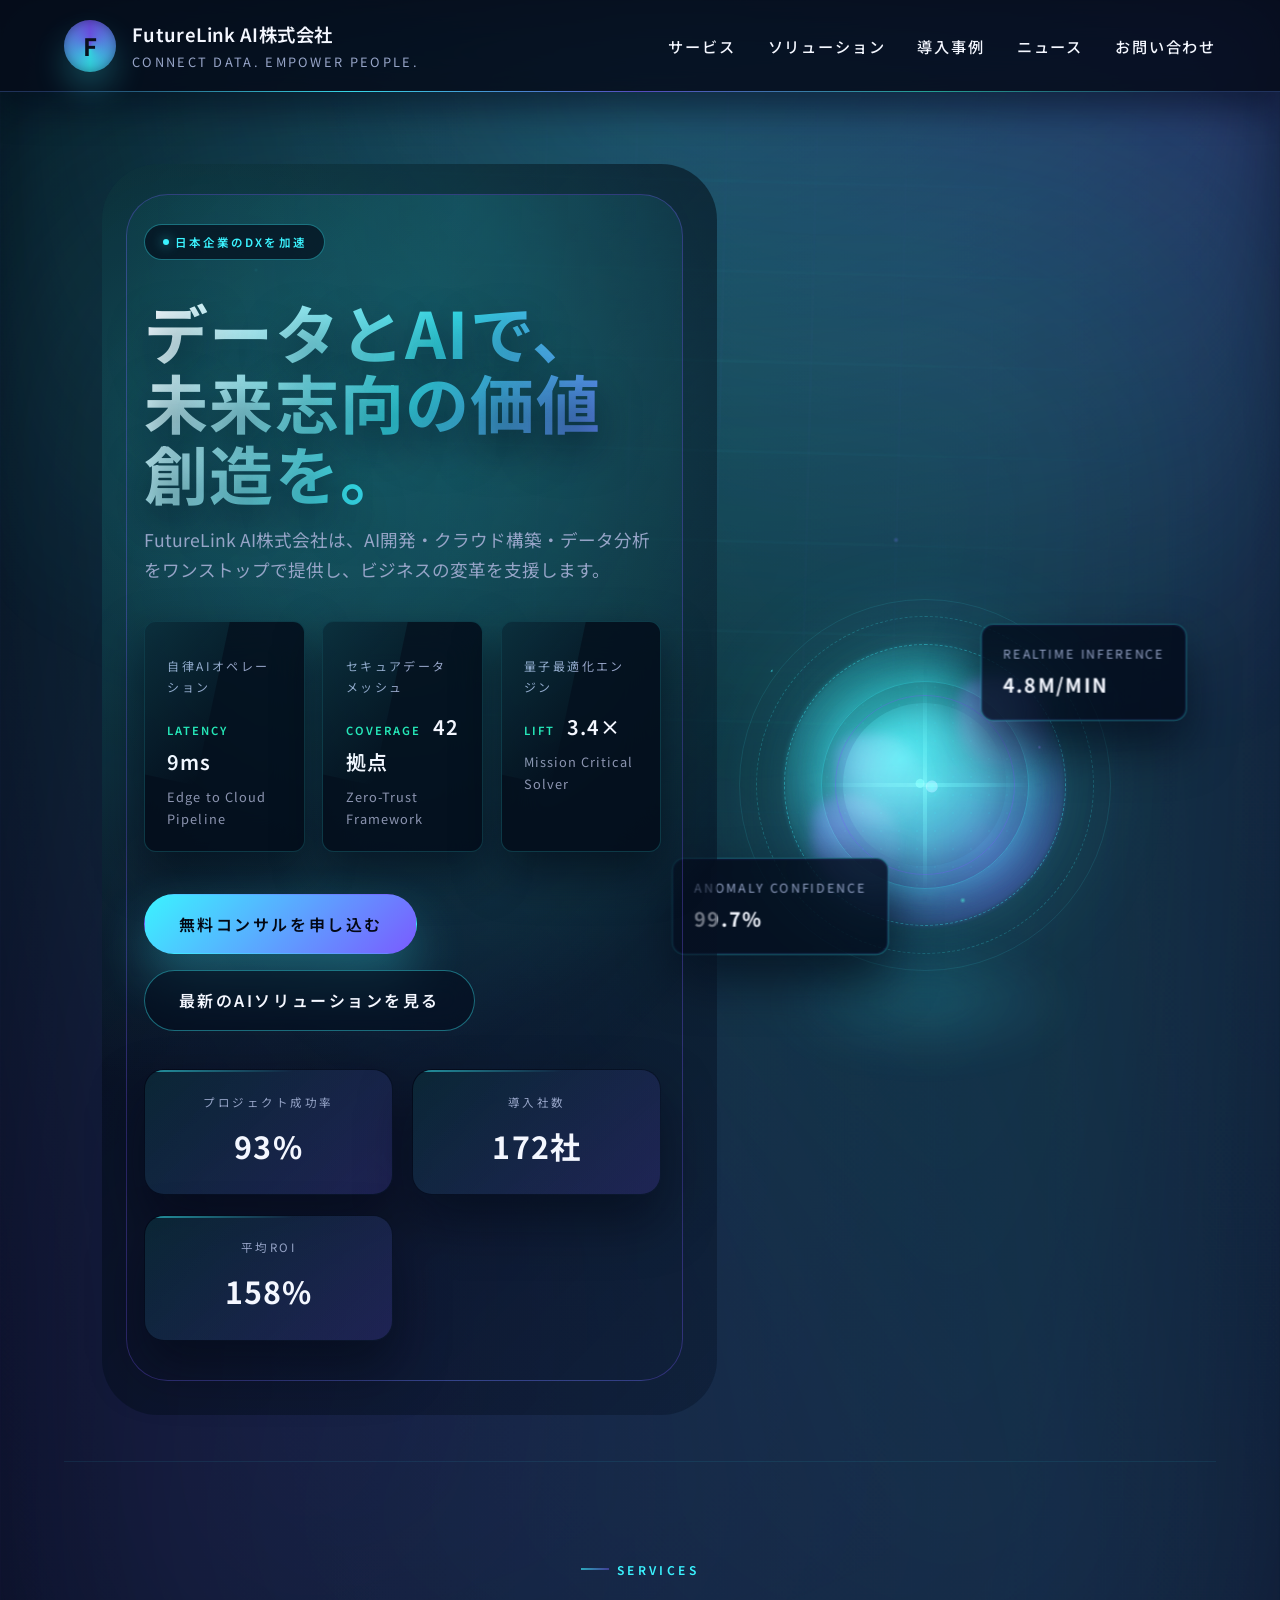
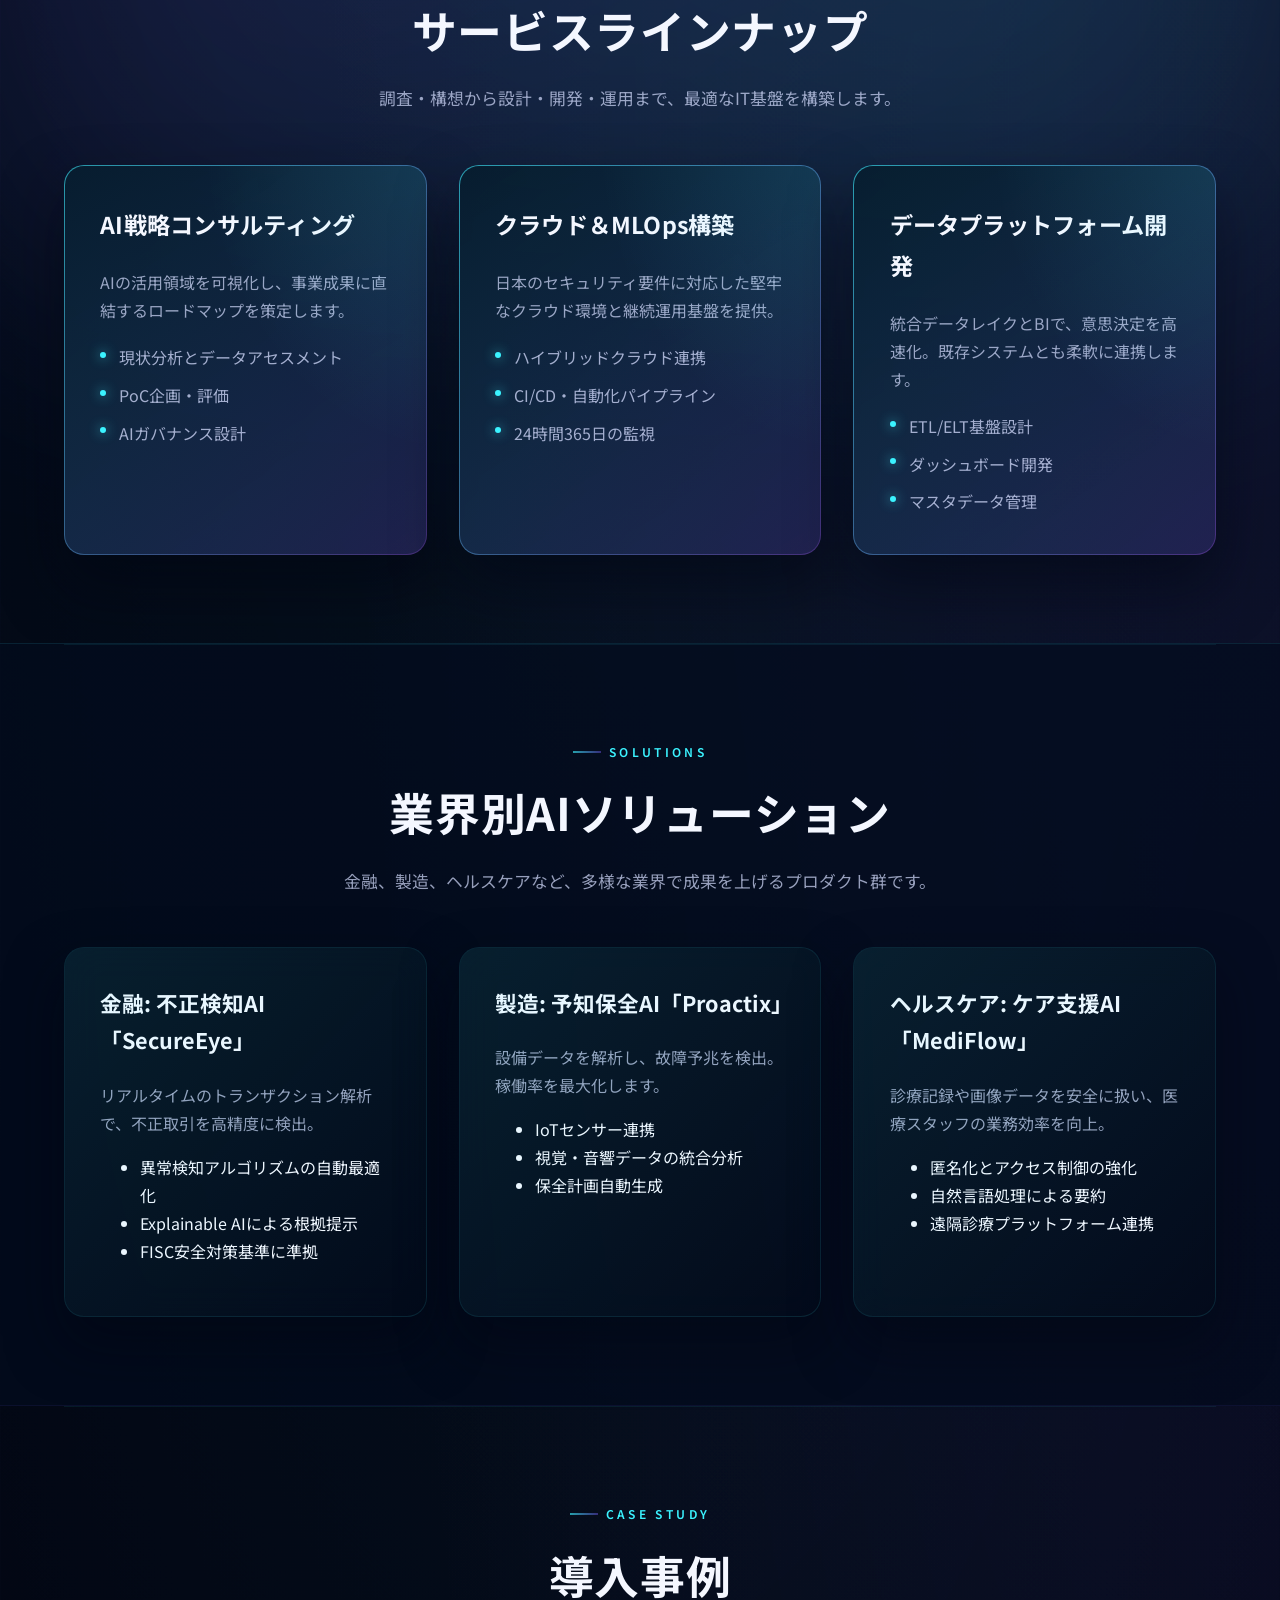
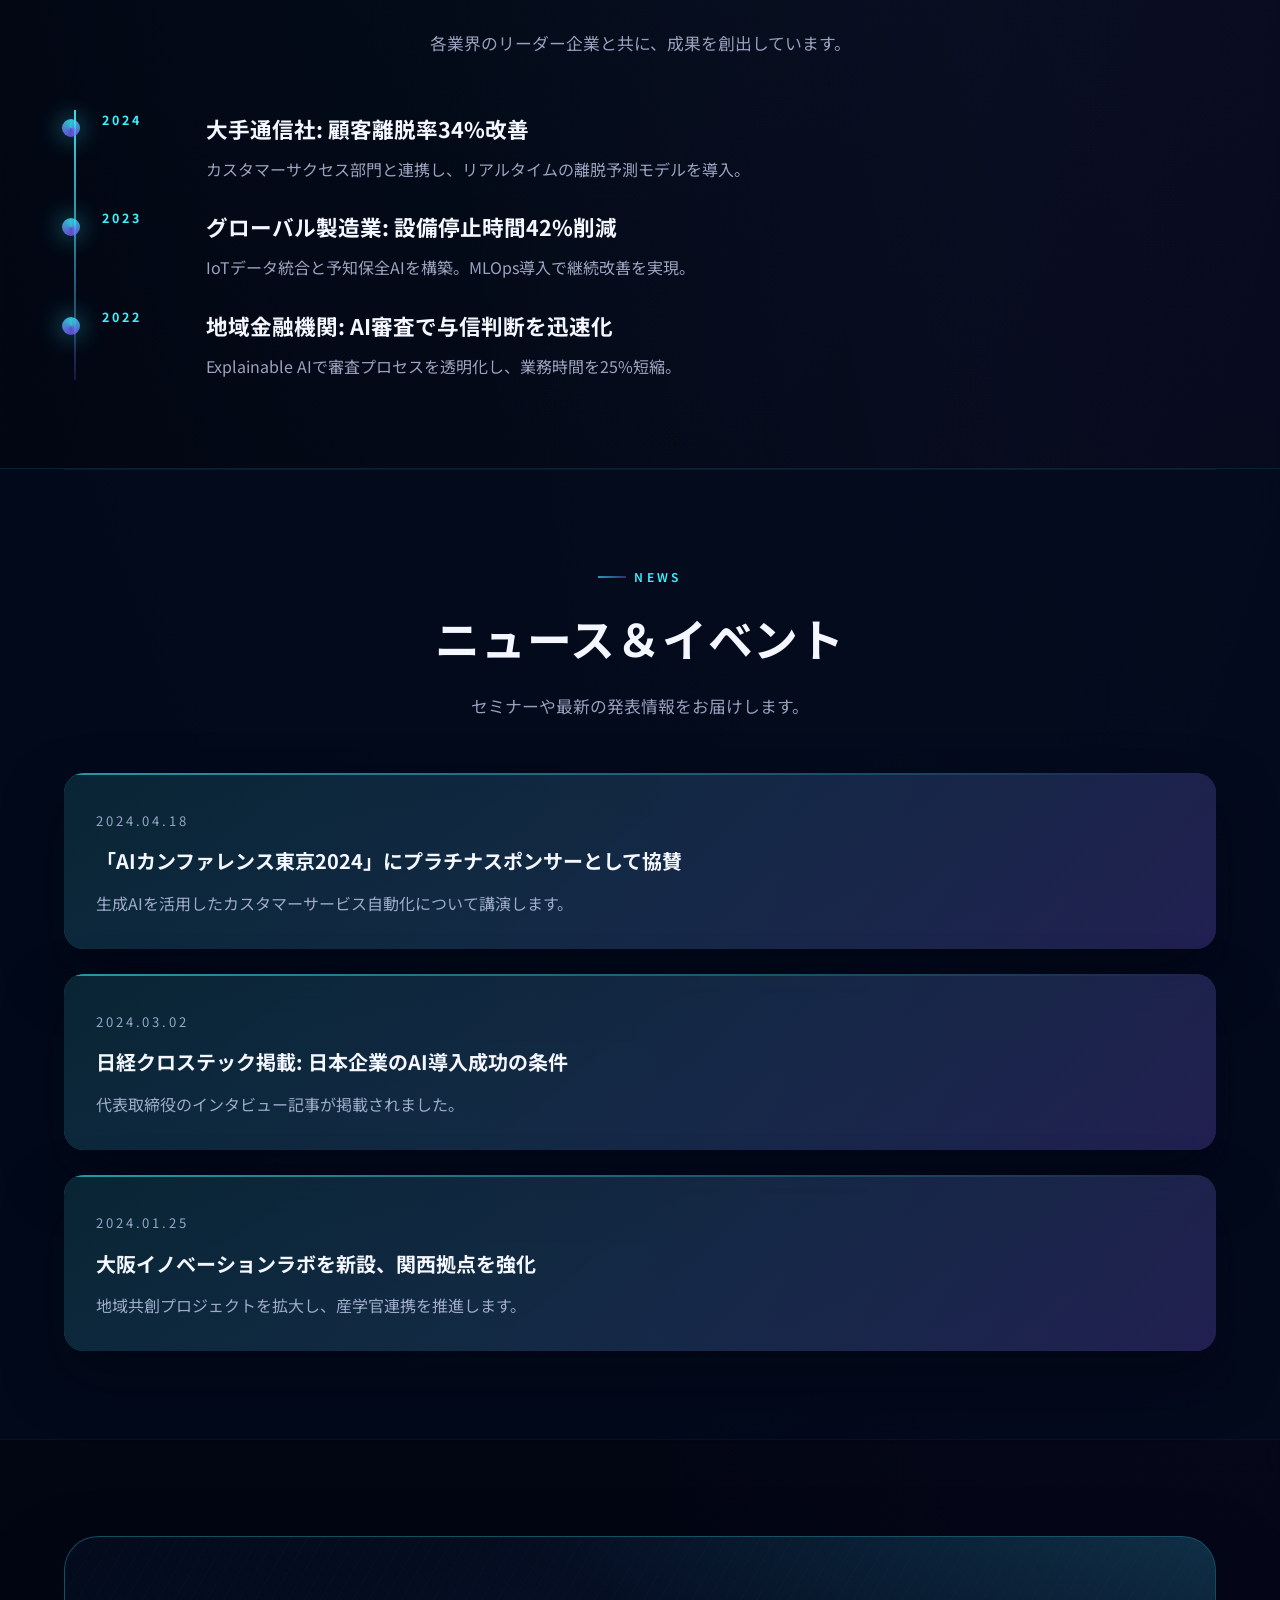
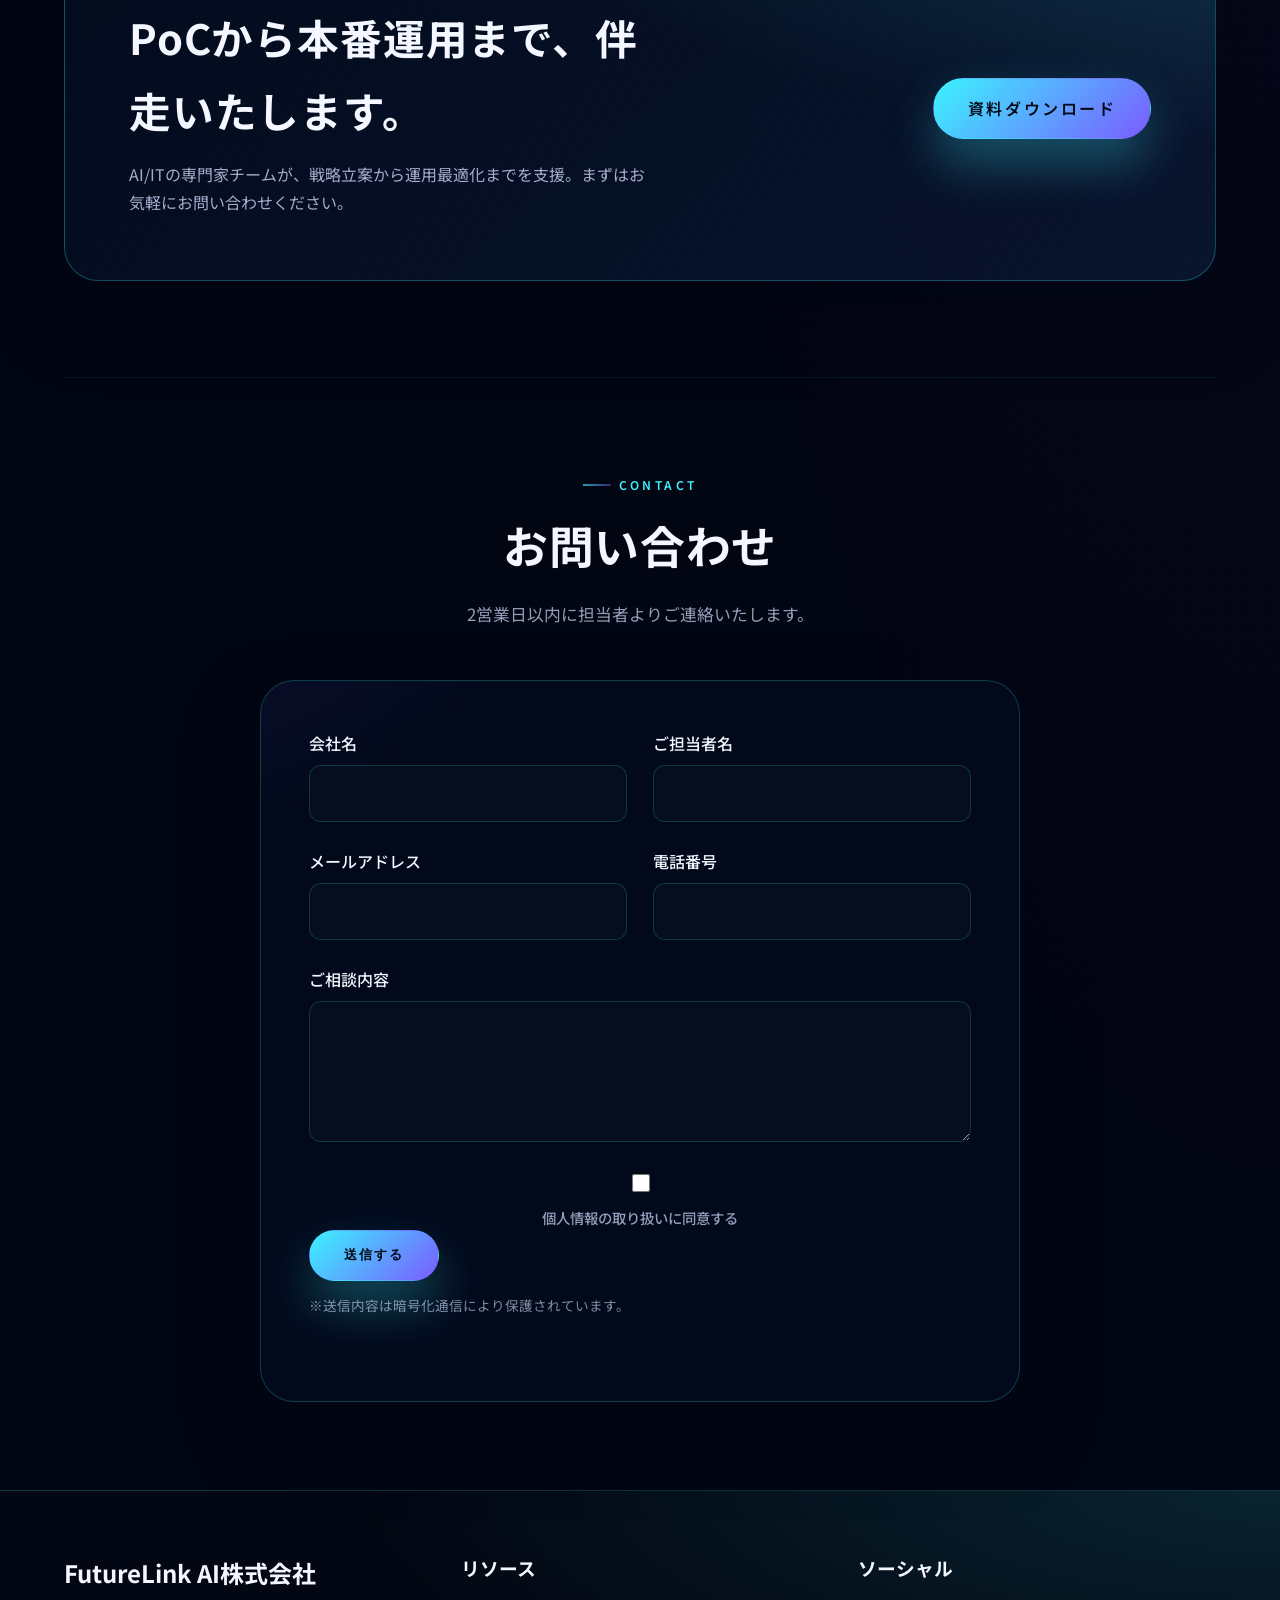
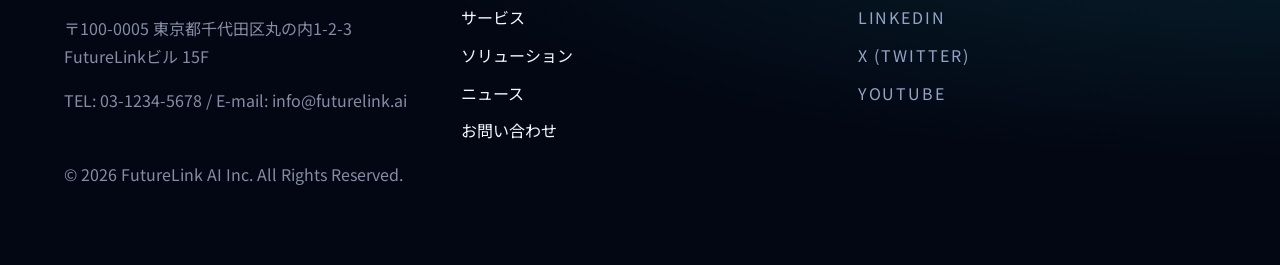
==== commit e473245e: "design shepere" ====
--- a/index.html
+++ b/index.html
@@ -15,6 +15,10 @@
     <div class="backdrop-gradient"></div>
     <div class="backdrop-grid"></div>
     <div class="backdrop-particles"></div>
+  </div>
+  <div class="custom-cursor" aria-hidden="true">
+    <div class="cursor-ring"></div>
+    <div class="cursor-core"></div>
   </div>
   <header class="site-header" id="top">
     <div class="logo-area">
@@ -85,16 +89,29 @@
         <div class="visual-core">
           <div class="visual-gradient"></div>
           <div class="visual-glow"></div>
-          <div class="visual-ring ring-1" data-layer></div>
-          <div class="visual-ring ring-2" data-layer></div>
-          <div class="visual-ring ring-3" data-layer></div>
-          <div class="visual-particles" data-layer></div>
-        </div>
-        <div class="visual-hud visual-hud--primary" data-layer>
+          <div class="core-sphere" data-layer data-depth="42"></div>
+          <div class="core-bloom" data-layer data-depth="18"></div>
+          <div class="core-grid" data-layer data-depth="22"></div>
+          <div class="core-axis core-axis--horizontal" data-layer data-depth="26"></div>
+          <div class="core-axis core-axis--vertical" data-layer data-depth="26"></div>
+          <div class="core-pulse" data-layer data-depth="34"></div>
+          <div class="core-shard shard-1" data-layer data-depth="48"></div>
+          <div class="core-shard shard-2" data-layer data-depth="52"></div>
+          <div class="core-shard shard-3" data-layer data-depth="44"></div>
+          <div class="visual-ring ring-1" data-layer data-depth="30"></div>
+          <div class="visual-ring ring-2" data-layer data-depth="20"></div>
+          <div class="visual-ring ring-3" data-layer data-depth="12"></div>
+          <div class="visual-particles" data-layer data-depth="58"></div>
+          <div class="core-orbit" data-layer data-depth="24">
+            <span class="orbit-node orbit-node--primary"></span>
+            <span class="orbit-node orbit-node--secondary"></span>
+          </div>
+        </div>
+        <div class="visual-hud visual-hud--primary" data-layer data-depth="40">
           <span class="hud-label">Realtime Inference</span>
           <span class="hud-value">4.8M/min</span>
         </div>
-        <div class="visual-hud visual-hud--secondary" data-layer>
+        <div class="visual-hud visual-hud--secondary" data-layer data-depth="36">
           <span class="hud-label">Anomaly Confidence</span>
           <span class="hud-value">99.7%</span>
         </div>
--- a/style.css
+++ b/style.css
@@ -78,6 +78,110 @@
   animation: particle-twinkle 12s linear infinite;
 }
 
+.custom-cursor {
+  position: fixed;
+  top: 0;
+  left: 0;
+  width: 0;
+  height: 0;
+  pointer-events: none;
+  z-index: 1600;
+  opacity: 0;
+  transform: translate3d(-100%, -100%, 0);
+  mix-blend-mode: screen;
+  transition: opacity 0.25s ease;
+  display: none;
+}
+
+.custom-cursor.is-visible {
+  opacity: 1;
+}
+
+.cursor-ring,
+.cursor-core {
+  position: absolute;
+  top: 0;
+  left: 0;
+  transform: translate3d(-50%, -50%, 0);
+  pointer-events: none;
+  transition: transform 0.32s ease, opacity 0.32s ease, border-color 0.32s ease, background 0.32s ease, width 0.32s ease, height 0.32s ease;
+}
+
+.cursor-ring {
+  width: 48px;
+  height: 48px;
+  border-radius: 50%;
+  border: 1px solid rgba(59, 243, 255, 0.55);
+  background: radial-gradient(circle, rgba(59, 243, 255, 0.18) 0%, transparent 70%);
+  box-shadow: 0 0 35px rgba(59, 243, 255, 0.45);
+  animation: cursor-breathe 2.6s ease-in-out infinite;
+}
+
+.cursor-core {
+  width: 8px;
+  height: 8px;
+  border-radius: 50%;
+  background: radial-gradient(circle at 30% 30%, rgba(59, 243, 255, 0.95), rgba(122, 91, 255, 0.85));
+  box-shadow: 0 0 12px rgba(59, 243, 255, 0.65);
+}
+
+.custom-cursor.is-active .cursor-ring {
+  transform: translate3d(-50%, -50%, 0) scale(0.72);
+  border-color: rgba(122, 91, 255, 0.75);
+  box-shadow: 0 0 40px rgba(122, 91, 255, 0.6);
+}
+
+.custom-cursor.is-pointer .cursor-ring {
+  transform: translate3d(-50%, -50%, 0) scale(1.28);
+  border-color: rgba(59, 243, 255, 0.8);
+  box-shadow: 0 0 45px rgba(59, 243, 255, 0.55);
+}
+
+.custom-cursor.is-pointer .cursor-core {
+  transform: translate3d(-50%, -50%, 0) scale(0.85);
+  background: radial-gradient(circle at 60% 40%, rgba(59, 243, 255, 0.95), rgba(37, 231, 183, 0.85));
+}
+
+.custom-cursor.is-text .cursor-ring {
+  width: 14px;
+  height: 38px;
+  border-radius: 14px;
+  border-color: rgba(122, 91, 255, 0.65);
+  box-shadow: 0 0 28px rgba(122, 91, 255, 0.45);
+  background: linear-gradient(180deg, rgba(59, 243, 255, 0.1), transparent);
+}
+
+.custom-cursor.is-text .cursor-core {
+  width: 2px;
+  height: 24px;
+  border-radius: 2px;
+  background: linear-gradient(180deg, rgba(59, 243, 255, 0.9), rgba(122, 91, 255, 0.8));
+}
+
+.custom-cursor.is-hidden {
+  opacity: 0;
+}
+
+@media (pointer: fine) {
+  body.has-custom-cursor {
+    cursor: none;
+  }
+
+  body.has-custom-cursor a,
+  body.has-custom-cursor button,
+  body.has-custom-cursor .button,
+  body.has-custom-cursor input,
+  body.has-custom-cursor textarea,
+  body.has-custom-cursor select,
+  body.has-custom-cursor label {
+    cursor: none;
+  }
+
+  .custom-cursor {
+    display: block;
+  }
+}
+
 a {
   color: inherit;
   text-decoration: none;
@@ -579,6 +683,142 @@
   filter: blur(45px);
   opacity: 0.7;
   animation: pulse 8s ease-in-out infinite;
+}
+
+.core-sphere {
+  position: absolute;
+  width: 58%;
+  height: 58%;
+  border-radius: 50%;
+  background: radial-gradient(circle at 35% 35%, rgba(59, 243, 255, 0.85), rgba(20, 40, 70, 0.35));
+  box-shadow: inset 0 0 35px rgba(0, 8, 25, 0.55), 0 0 45px rgba(59, 243, 255, 0.35);
+  mix-blend-mode: screen;
+  --layer-depth: 35px;
+  animation: core-sphere-glow 6s ease-in-out infinite;
+}
+
+.core-bloom {
+  position: absolute;
+  width: 90%;
+  height: 90%;
+  border-radius: 50%;
+  background: conic-gradient(from 90deg, rgba(59, 243, 255, 0.22), rgba(122, 91, 255, 0.18), rgba(37, 231, 183, 0.2), rgba(59, 243, 255, 0.22));
+  filter: blur(18px);
+  opacity: 0.7;
+  mix-blend-mode: screen;
+  --layer-depth: 18px;
+  animation: bloom-spin 18s linear infinite;
+}
+
+.core-grid {
+  position: absolute;
+  inset: 12% 12% 12% 12%;
+  border-radius: 50%;
+  background-image: radial-gradient(circle, rgba(59, 243, 255, 0.18) 1px, transparent 1px);
+  background-size: 18px 18px;
+  opacity: 0.55;
+  mask-image: radial-gradient(circle, rgba(0, 0, 0, 0.9) 40%, transparent 90%);
+  --layer-depth: 12px;
+  animation: grid-rotate 22s linear infinite;
+}
+
+.core-axis {
+  position: absolute;
+  width: 4px;
+  height: 82%;
+  left: 50%;
+  top: 50%;
+  transform: translate(-50%, -50%);
+  border-radius: 999px;
+  background: linear-gradient(180deg, rgba(59, 243, 255, 0), rgba(59, 243, 255, 0.65), rgba(122, 91, 255, 0));
+  box-shadow: 0 0 22px rgba(59, 243, 255, 0.45);
+  mix-blend-mode: screen;
+  opacity: 0.75;
+  --layer-depth: 28px;
+  animation: axis-flare 3.4s ease-in-out infinite;
+}
+
+.core-axis--horizontal {
+  width: 82%;
+  height: 4px;
+  background: linear-gradient(90deg, rgba(59, 243, 255, 0), rgba(59, 243, 255, 0.65), rgba(122, 91, 255, 0));
+}
+
+.core-pulse {
+  position: absolute;
+  width: 74%;
+  height: 74%;
+  border-radius: 50%;
+  border: 1px solid rgba(59, 243, 255, 0.28);
+  box-shadow: 0 0 35px rgba(59, 243, 255, 0.3);
+  --layer-depth: 26px;
+  animation: core-pulse 4.2s ease-in-out infinite;
+}
+
+.core-shard {
+  position: absolute;
+  width: 32%;
+  height: 32%;
+  border-radius: 28% 55% 35% 50%;
+  background: radial-gradient(circle at 30% 30%, rgba(122, 91, 255, 0.8), rgba(3, 10, 28, 0.4));
+  filter: blur(6px);
+  opacity: 0.7;
+  mix-blend-mode: screen;
+  --layer-depth: 50px;
+  animation: shard-glide 8s ease-in-out infinite;
+}
+
+.core-shard.shard-1 {
+  top: 12%;
+  right: 6%;
+  animation-delay: -1.2s;
+}
+
+.core-shard.shard-2 {
+  bottom: 14%;
+  left: 10%;
+  animation-delay: -3.4s;
+}
+
+.core-shard.shard-3 {
+  top: 32%;
+  left: 18%;
+  animation-delay: -2.1s;
+}
+
+.core-orbit {
+  position: absolute;
+  width: 120%;
+  height: 120%;
+  border-radius: 50%;
+  border: 1px dashed rgba(59, 243, 255, 0.22);
+  mix-blend-mode: screen;
+  --layer-depth: 14px;
+  animation: orbit-spin 18s linear infinite;
+}
+
+.orbit-node {
+  position: absolute;
+  top: 50%;
+  left: 50%;
+  width: 12px;
+  height: 12px;
+  border-radius: 50%;
+  transform: translate(-50%, -50%);
+  background: radial-gradient(circle, rgba(59, 243, 255, 0.95), rgba(122, 91, 255, 0.8));
+  box-shadow: 0 0 18px rgba(59, 243, 255, 0.6);
+}
+
+.orbit-node--primary {
+  transform: translate(-50%, -50%) rotate(12deg) translateX(58%);
+}
+
+.orbit-node--secondary {
+  transform: translate(-50%, -50%) rotate(198deg) translateX(58%);
+  width: 9px;
+  height: 9px;
+  box-shadow: 0 0 16px rgba(37, 231, 183, 0.6);
+  background: radial-gradient(circle, rgba(37, 231, 183, 0.9), rgba(59, 243, 255, 0.75));
 }
 
 .visual-ring {
@@ -1196,6 +1436,17 @@
   transform: translateY(0);
 }
 
+@keyframes cursor-breathe {
+  0%, 100% {
+    border-color: rgba(59, 243, 255, 0.55);
+    box-shadow: 0 0 35px rgba(59, 243, 255, 0.45);
+  }
+  50% {
+    border-color: rgba(122, 91, 255, 0.7);
+    box-shadow: 0 0 46px rgba(122, 91, 255, 0.6);
+  }
+}
+
 @keyframes glow-shift {
   0% {
     transform: translate3d(0, 0, 0) scale(1);
@@ -1221,6 +1472,45 @@
     opacity: 0.85;
     transform: translate3d(1%, -1%, 0) scale(1.05);
   }
+}
+
+@keyframes core-sphere-glow {
+  0%, 100% {
+    box-shadow: inset 0 0 32px rgba(0, 8, 25, 0.55), 0 0 42px rgba(59, 243, 255, 0.32);
+  }
+  50% {
+    box-shadow: inset 0 0 22px rgba(0, 8, 25, 0.4), 0 0 55px rgba(122, 91, 255, 0.45);
+  }
+}
+
+@keyframes bloom-spin {
+  from { transform: rotate(0deg); }
+  to { transform: rotate(360deg); }
+}
+
+@keyframes grid-rotate {
+  from { transform: rotate(0deg); }
+  to { transform: rotate(360deg); }
+}
+
+@keyframes axis-flare {
+  0%, 100% { opacity: 0.65; box-shadow: 0 0 18px rgba(59, 243, 255, 0.35); }
+  50% { opacity: 0.95; box-shadow: 0 0 28px rgba(122, 91, 255, 0.55); }
+}
+
+@keyframes core-pulse {
+  0%, 100% { transform: scale(1); opacity: 0.7; }
+  50% { transform: scale(1.08); opacity: 1; }
+}
+
+@keyframes shard-glide {
+  0%, 100% { transform: scale(1) rotate(0deg); opacity: 0.68; }
+  50% { transform: scale(1.12) rotate(6deg); opacity: 0.85; }
+}
+
+@keyframes orbit-spin {
+  from { transform: rotate(0deg); }
+  to { transform: rotate(360deg); }
 }
 
 @keyframes pulse {
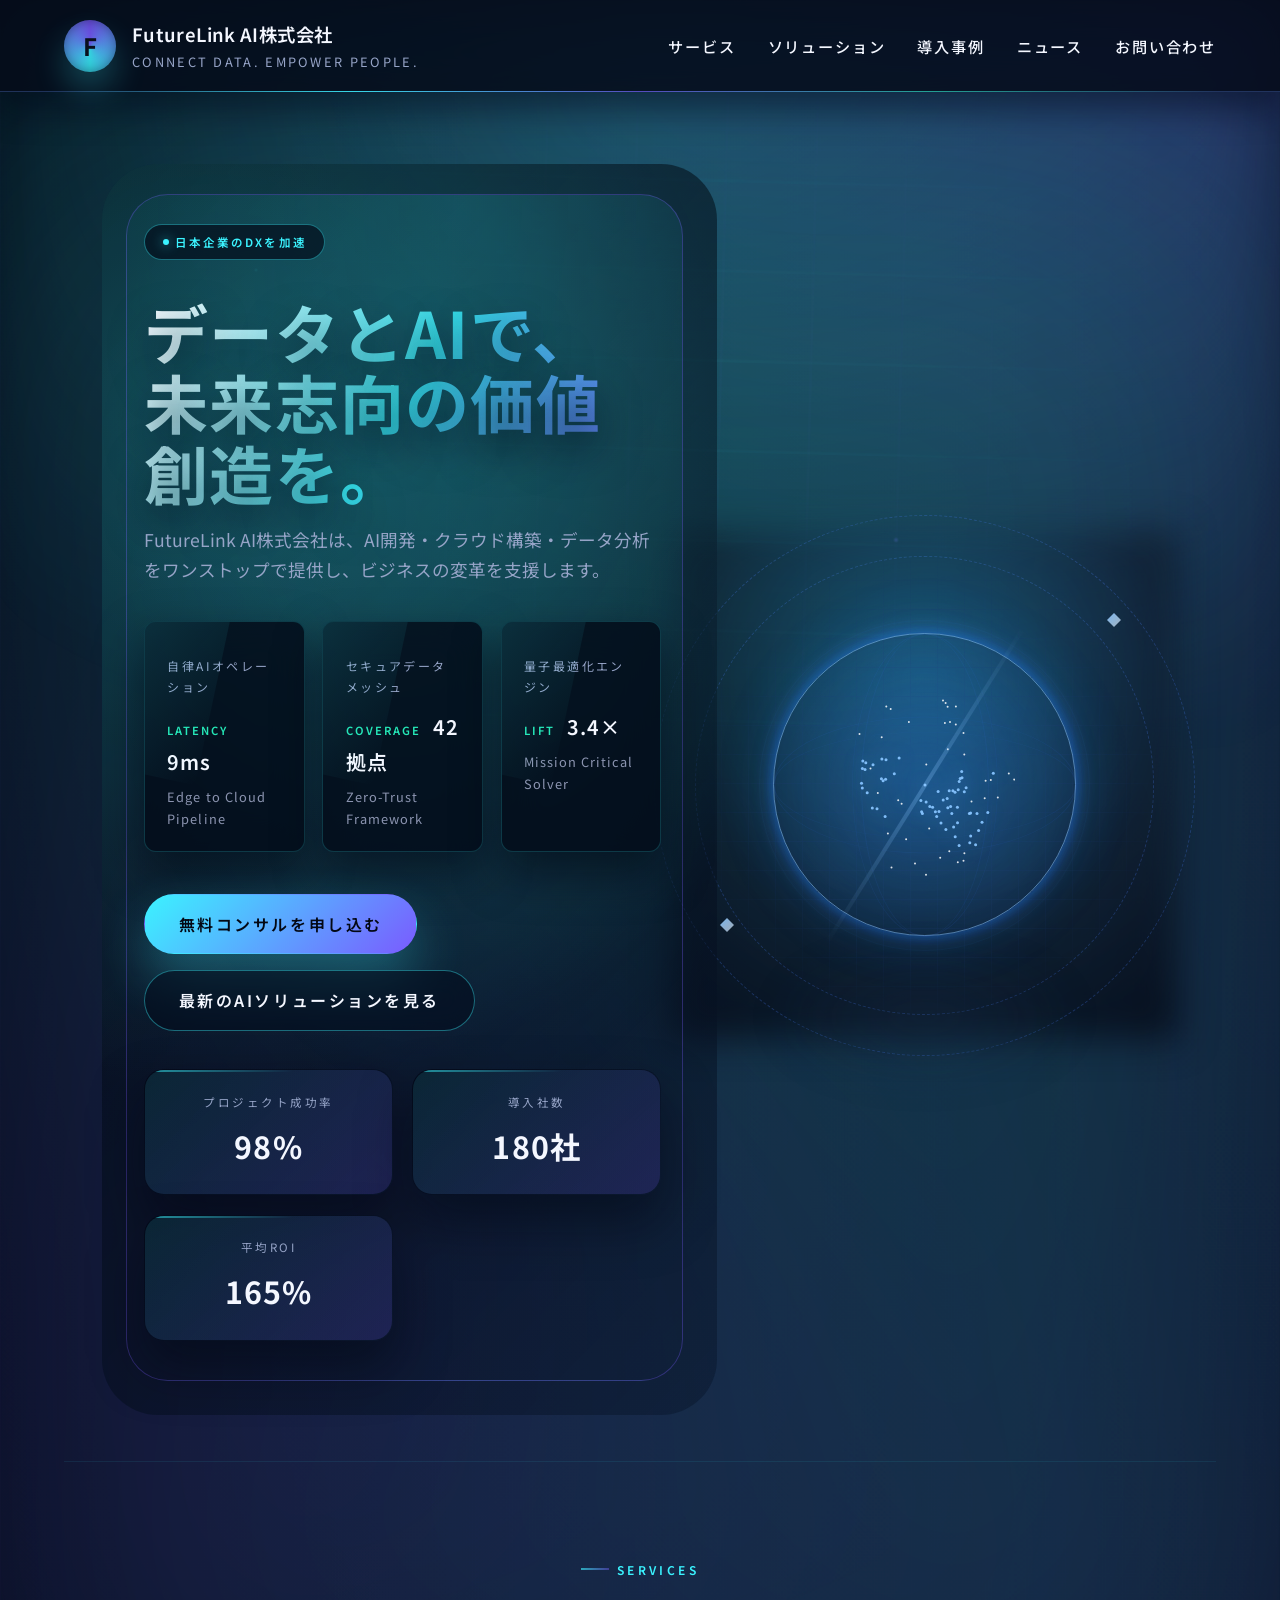
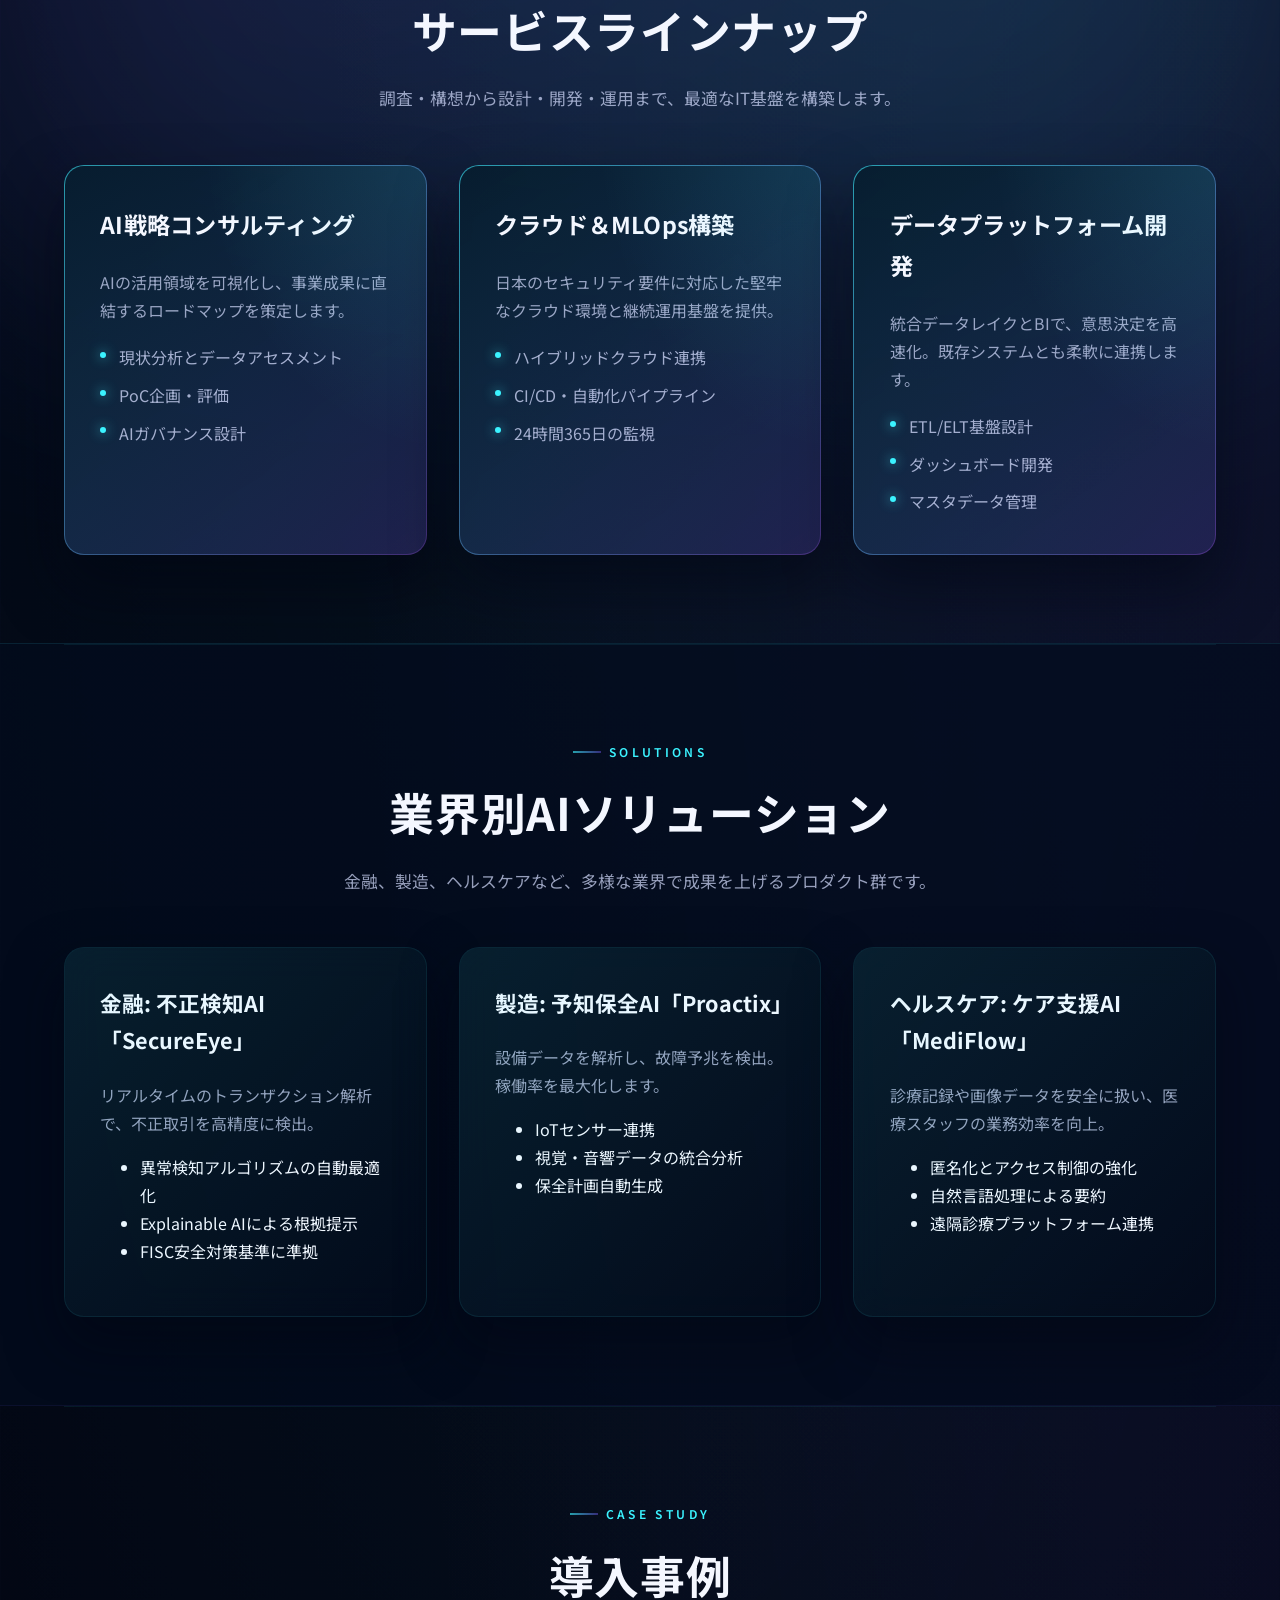
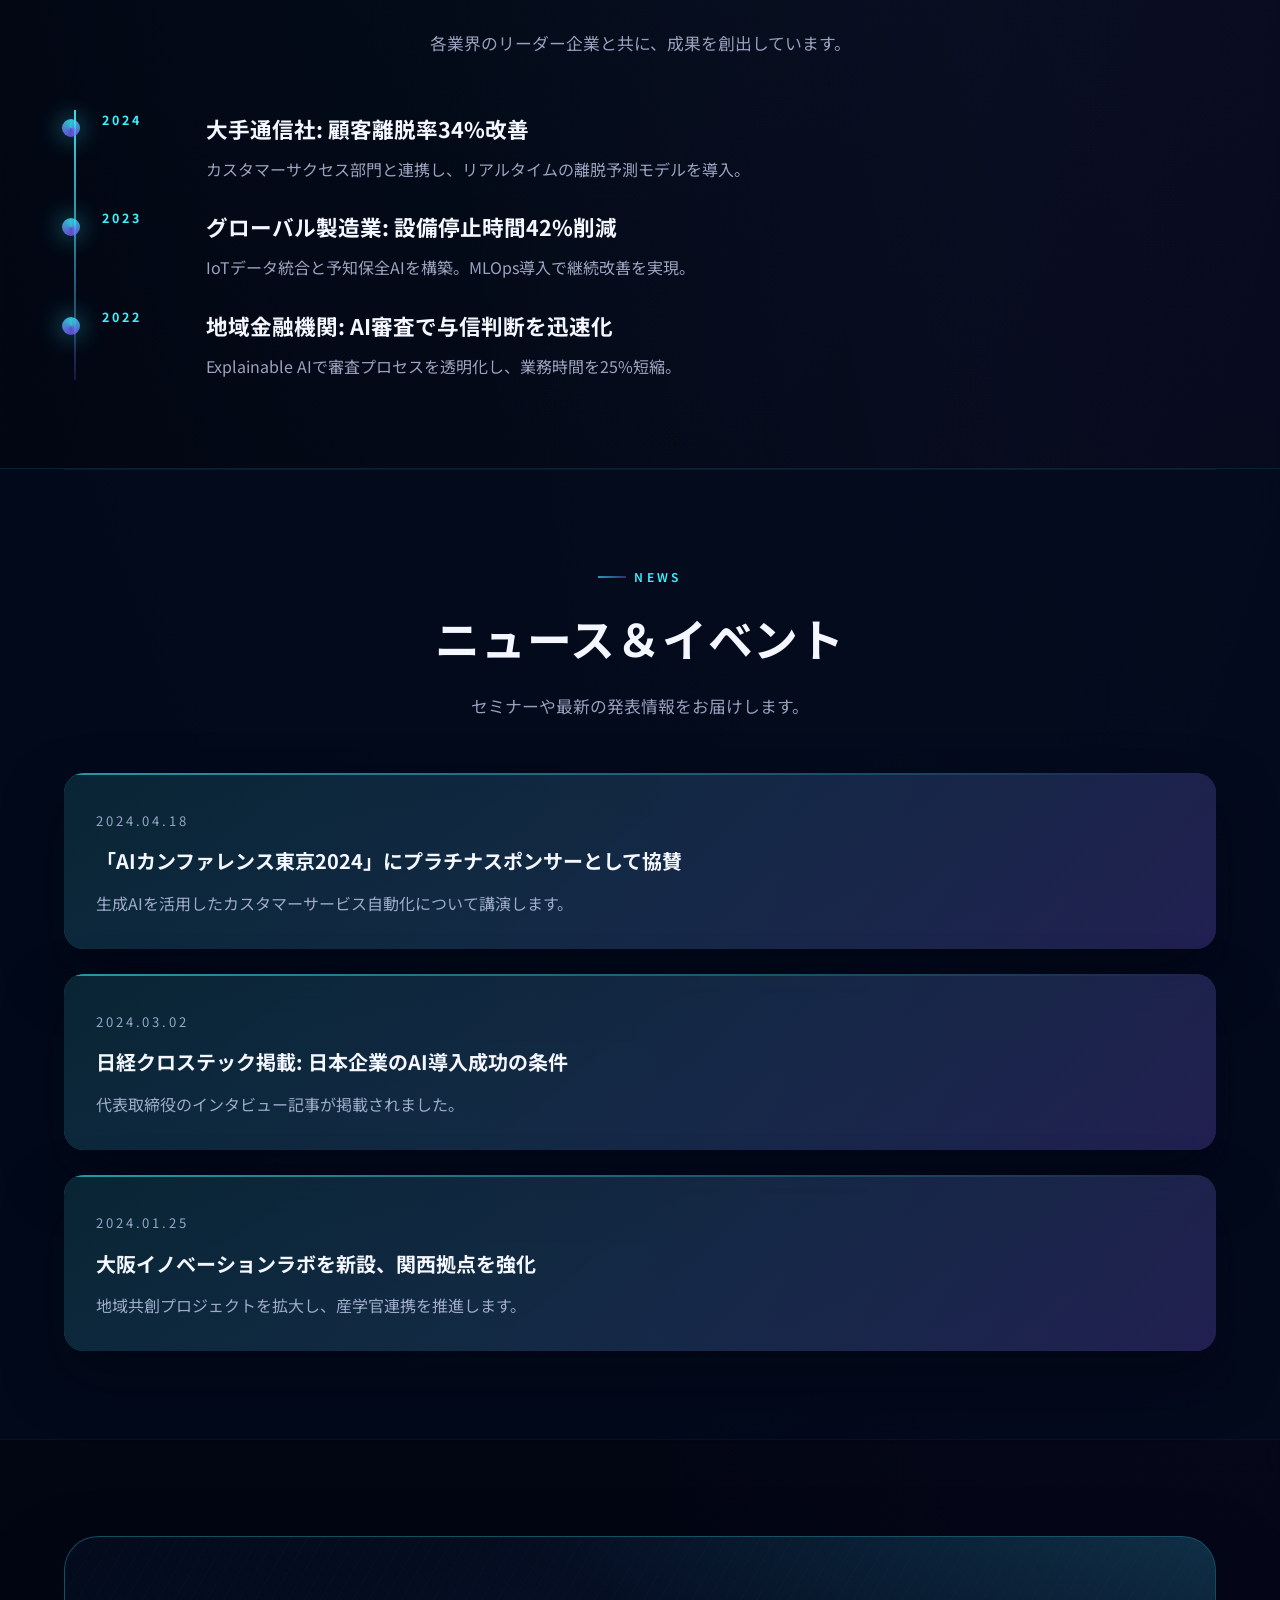
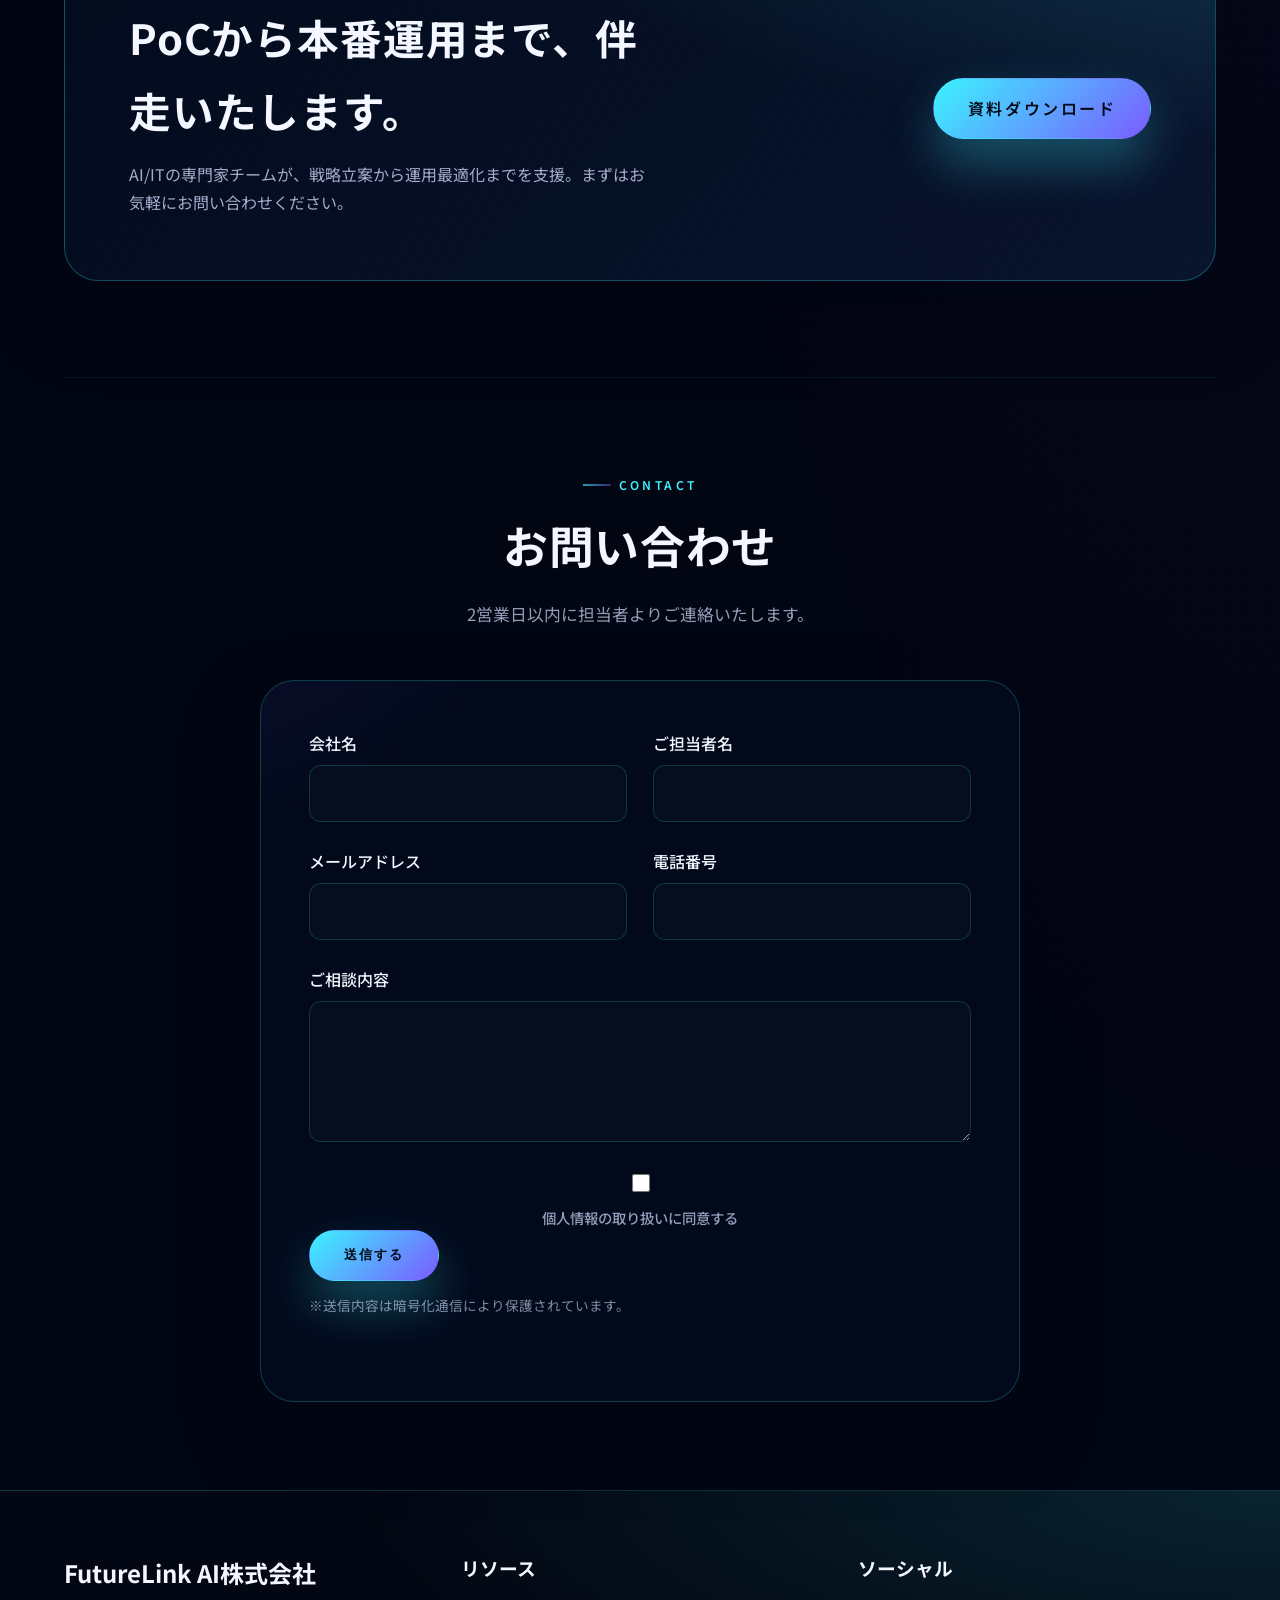
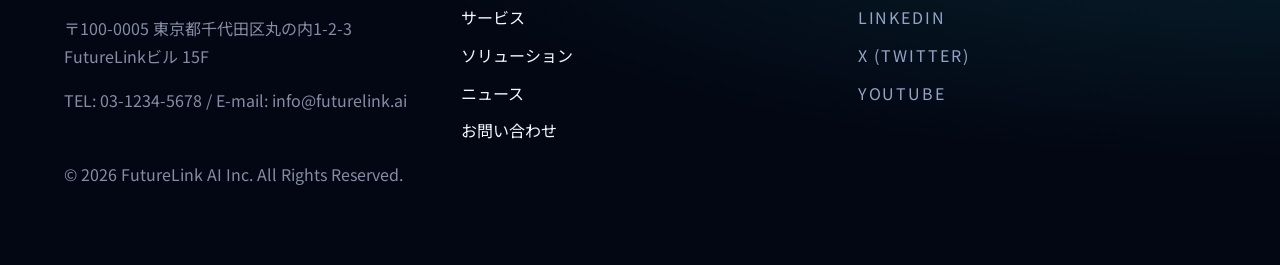
==== commit a56868e4: "design space stars" ====
--- a/index.html
+++ b/index.html
@@ -86,34 +86,24 @@
         </dl>
       </div>
       <div class="hero-visual" aria-hidden="true">
-        <div class="visual-core">
-          <div class="visual-gradient"></div>
-          <div class="visual-glow"></div>
-          <div class="core-sphere" data-layer data-depth="42"></div>
-          <div class="core-bloom" data-layer data-depth="18"></div>
-          <div class="core-grid" data-layer data-depth="22"></div>
-          <div class="core-axis core-axis--horizontal" data-layer data-depth="26"></div>
-          <div class="core-axis core-axis--vertical" data-layer data-depth="26"></div>
-          <div class="core-pulse" data-layer data-depth="34"></div>
-          <div class="core-shard shard-1" data-layer data-depth="48"></div>
-          <div class="core-shard shard-2" data-layer data-depth="52"></div>
-          <div class="core-shard shard-3" data-layer data-depth="44"></div>
-          <div class="visual-ring ring-1" data-layer data-depth="30"></div>
-          <div class="visual-ring ring-2" data-layer data-depth="20"></div>
-          <div class="visual-ring ring-3" data-layer data-depth="12"></div>
-          <div class="visual-particles" data-layer data-depth="58"></div>
-          <div class="core-orbit" data-layer data-depth="24">
-            <span class="orbit-node orbit-node--primary"></span>
-            <span class="orbit-node orbit-node--secondary"></span>
-          </div>
-        </div>
-        <div class="visual-hud visual-hud--primary" data-layer data-depth="40">
-          <span class="hud-label">Realtime Inference</span>
-          <span class="hud-value">4.8M/min</span>
-        </div>
-        <div class="visual-hud visual-hud--secondary" data-layer data-depth="36">
-          <span class="hud-label">Anomaly Confidence</span>
-          <span class="hud-value">99.7%</span>
+        <div class="visual-canvas">
+          <div class="canvas-gradient" data-layer data-depth="12"></div>
+          <div class="canvas-grid" data-layer data-depth="18"></div>
+          <div class="earth-shell" data-layer data-depth="26">
+            <span class="earth-halo"></span>
+            <span class="earth-stars"></span>
+            <span class="earth-stars earth-stars--continental"></span>
+            <span class="earth-lat earth-lat--north"></span>
+            <span class="earth-lat earth-lat--south"></span>
+            <span class="earth-meridian earth-meridian--one"></span>
+            <span class="earth-meridian earth-meridian--two"></span>
+            <span class="earth-outline"></span>
+          </div>
+          <div class="orbit-path orbit-path--inner" data-layer data-depth="30"></div>
+          <div class="orbit-path orbit-path--outer" data-layer data-depth="32"></div>
+          <div class="orbit-node orbit-node--one" data-layer data-depth="36"></div>
+          <div class="orbit-node orbit-node--two" data-layer data-depth="40"></div>
+          <div class="orbit-trail" data-layer data-depth="22"></div>
         </div>
       </div>
     </section>
--- a/style.css
+++ b/style.css
@@ -627,8 +627,9 @@
   --tilt-y: 0deg;
   --tilt-tr-x: 0px;
   --tilt-tr-y: 0px;
-  position: relative;
-  min-height: clamp(320px, 40vw, 420px);
+  --earth-spin: 0deg;
+  position: relative;
+  min-height: clamp(340px, 42vw, 480px);
   display: grid;
   place-items: center;
   perspective: 1400px;
@@ -642,273 +643,328 @@
 .hero-visual::after {
   content: '';
   position: absolute;
-  inset: auto 12% -18% 12%;
-  height: 140px;
-  background: radial-gradient(70% 60% at 50% 50%, rgba(59, 243, 255, 0.25), transparent 70%);
-  filter: blur(22px);
-  opacity: 0.7;
+  inset: auto 12% -14% 12%;
+  height: 150px;
+  background: radial-gradient(70% 60% at 50% 50%, rgba(30, 48, 82, 0.38), transparent 70%);
+  filter: blur(26px);
+  opacity: 0.75;
   pointer-events: none;
 }
 
 .hero-visual [data-layer] {
-  --layer-depth: 0px;
   will-change: transform;
   transition: transform 0.45s ease;
 }
 
-.visual-core {
-  position: relative;
-  width: clamp(240px, 22vw, 330px);
+.visual-canvas {
+  position: relative;
+  width: clamp(280px, 32vw, 420px);
+  aspect-ratio: 1;
+  display: grid;
+  place-items: center;
+  overflow: visible;
+  isolation: isolate;
+}
+
+.canvas-gradient {
+  position: absolute;
+  inset: -12%;
+  background: radial-gradient(circle at 50% 30%, rgba(39, 174, 255, 0.25), rgba(10, 14, 30, 0.6) 60%, rgba(2, 6, 18, 0.9));
+  filter: blur(18px);
+  mix-blend-mode: screen;
+  opacity: 0.9;
+  animation: canvasDrift 16s ease-in-out infinite alternate;
+}
+
+.canvas-grid {
+  position: absolute;
+  inset: -6%;
+  border-radius: 50%;
+  background-image:
+    radial-gradient(circle at 50% 50%, rgba(49, 98, 185, 0.45), transparent 60%),
+    repeating-linear-gradient(0deg, transparent 0 28px, rgba(26, 52, 105, 0.45) 28px 29px),
+    repeating-linear-gradient(90deg, transparent 0 26px, rgba(26, 52, 105, 0.4) 26px 27px);
+  opacity: 0.45;
+  mask-image: radial-gradient(circle, rgba(0, 0, 0, 0.9) 45%, transparent 80%);
+  animation: canvasRotate 36s linear infinite;
+}
+
+.canvas-grid::after {
+  content: '';
+  position: absolute;
+  inset: 14%;
+  border-radius: 50%;
+  border: 1px solid rgba(51, 128, 255, 0.2);
+  opacity: 0.6;
+}
+
+.earth-shell {
+  position: absolute;
+  width: 74%;
   aspect-ratio: 1;
   border-radius: 50%;
   display: grid;
   place-items: center;
-  overflow: visible;
-}
-
-.visual-gradient {
+  transform: rotateZ(var(--earth-spin));
+  transition: transform 0.45s ease;
+}
+
+.earth-halo {
+  position: absolute;
+  inset: -18%;
+  border-radius: 50%;
+  background: radial-gradient(circle, rgba(50, 148, 255, 0.28), transparent 70%);
+  filter: blur(14px);
+  opacity: 0.9;
+}
+
+.earth-outline {
   position: absolute;
   inset: 0;
-  border-radius: inherit;
-  background: radial-gradient(circle at 28% 36%, rgba(59, 243, 255, 0.42), transparent 62%), radial-gradient(circle at 70% 70%, rgba(122, 91, 255, 0.52), transparent 58%);
-  filter: blur(2px);
-  opacity: 0.9;
-}
-
-.visual-glow {
-  position: absolute;
-  inset: -20%;
   border-radius: 50%;
-  background: radial-gradient(circle, rgba(59, 243, 255, 0.45), transparent 70%);
-  filter: blur(45px);
-  opacity: 0.7;
-  animation: pulse 8s ease-in-out infinite;
-}
-
-.core-sphere {
-  position: absolute;
-  width: 58%;
-  height: 58%;
+  border: 1px solid rgba(135, 196, 255, 0.55);
+  box-shadow: 0 0 22px rgba(64, 149, 255, 0.35);
+}
+
+.earth-lat,
+.earth-meridian {
+  position: absolute;
+  inset: 0;
   border-radius: 50%;
-  background: radial-gradient(circle at 35% 35%, rgba(59, 243, 255, 0.85), rgba(20, 40, 70, 0.35));
-  box-shadow: inset 0 0 35px rgba(0, 8, 25, 0.55), 0 0 45px rgba(59, 243, 255, 0.35);
-  mix-blend-mode: screen;
-  --layer-depth: 35px;
-  animation: core-sphere-glow 6s ease-in-out infinite;
-}
-
-.core-bloom {
-  position: absolute;
-  width: 90%;
-  height: 90%;
-  border-radius: 50%;
-  background: conic-gradient(from 90deg, rgba(59, 243, 255, 0.22), rgba(122, 91, 255, 0.18), rgba(37, 231, 183, 0.2), rgba(59, 243, 255, 0.22));
-  filter: blur(18px);
-  opacity: 0.7;
-  mix-blend-mode: screen;
-  --layer-depth: 18px;
-  animation: bloom-spin 18s linear infinite;
-}
-
-.core-grid {
-  position: absolute;
-  inset: 12% 12% 12% 12%;
-  border-radius: 50%;
-  background-image: radial-gradient(circle, rgba(59, 243, 255, 0.18) 1px, transparent 1px);
-  background-size: 18px 18px;
-  opacity: 0.55;
-  mask-image: radial-gradient(circle, rgba(0, 0, 0, 0.9) 40%, transparent 90%);
-  --layer-depth: 12px;
-  animation: grid-rotate 22s linear infinite;
-}
-
-.core-axis {
-  position: absolute;
-  width: 4px;
-  height: 82%;
+  border: none;
+  box-shadow: 0 0 12px rgba(35, 110, 255, 0.25);
+  opacity: 0.35;
+}
+
+.earth-lat::before,
+.earth-meridian::before {
+  content: '';
+  position: absolute;
   left: 50%;
   top: 50%;
-  transform: translate(-50%, -50%);
-  border-radius: 999px;
-  background: linear-gradient(180deg, rgba(59, 243, 255, 0), rgba(59, 243, 255, 0.65), rgba(122, 91, 255, 0));
-  box-shadow: 0 0 22px rgba(59, 243, 255, 0.45);
-  mix-blend-mode: screen;
-  opacity: 0.75;
-  --layer-depth: 28px;
-  animation: axis-flare 3.4s ease-in-out infinite;
-}
-
-.core-axis--horizontal {
-  width: 82%;
-  height: 4px;
-  background: linear-gradient(90deg, rgba(59, 243, 255, 0), rgba(59, 243, 255, 0.65), rgba(122, 91, 255, 0));
-}
-
-.core-pulse {
-  position: absolute;
-  width: 74%;
-  height: 74%;
+  width: 100%;
+  height: 100%;
   border-radius: 50%;
-  border: 1px solid rgba(59, 243, 255, 0.28);
-  box-shadow: 0 0 35px rgba(59, 243, 255, 0.3);
-  --layer-depth: 26px;
-  animation: core-pulse 4.2s ease-in-out infinite;
-}
-
-.core-shard {
-  position: absolute;
-  width: 32%;
-  height: 32%;
-  border-radius: 28% 55% 35% 50%;
-  background: radial-gradient(circle at 30% 30%, rgba(122, 91, 255, 0.8), rgba(3, 10, 28, 0.4));
-  filter: blur(6px);
-  opacity: 0.7;
-  mix-blend-mode: screen;
-  --layer-depth: 50px;
-  animation: shard-glide 8s ease-in-out infinite;
-}
-
-.core-shard.shard-1 {
-  top: 12%;
-  right: 6%;
-  animation-delay: -1.2s;
-}
-
-.core-shard.shard-2 {
-  bottom: 14%;
-  left: 10%;
-  animation-delay: -3.4s;
-}
-
-.core-shard.shard-3 {
-  top: 32%;
-  left: 18%;
-  animation-delay: -2.1s;
-}
-
-.core-orbit {
-  position: absolute;
-  width: 120%;
-  height: 120%;
+  border: 1px solid rgba(60, 122, 255, 0.25);
+  transform-origin: center;
+}
+
+.earth-lat--north::before {
+  transform: translate(-50%, -50%) scaleY(0.45) rotate(12deg);
+}
+
+.earth-lat--south::before {
+  transform: translate(-50%, -50%) scaleY(0.35) rotate(-8deg);
+}
+
+.earth-meridian--one::before {
+  transform: translate(-50%, -50%) scaleX(0.48) rotate(18deg);
+}
+
+.earth-meridian--two::before {
+  transform: translate(-50%, -50%) scaleX(0.42) rotate(-28deg);
+}
+
+.earth-stars {
+  position: absolute;
+  inset: 10%;
   border-radius: 50%;
-  border: 1px dashed rgba(59, 243, 255, 0.22);
-  mix-blend-mode: screen;
-  --layer-depth: 14px;
-  animation: orbit-spin 18s linear infinite;
-}
-
-.orbit-node {
+  overflow: hidden;
+}
+
+.earth-stars::before {
+  content: '';
   position: absolute;
   top: 50%;
   left: 50%;
-  width: 12px;
-  height: 12px;
+  width: 2px;
+  height: 2px;
   border-radius: 50%;
   transform: translate(-50%, -50%);
-  background: radial-gradient(circle, rgba(59, 243, 255, 0.95), rgba(122, 91, 255, 0.8));
-  box-shadow: 0 0 18px rgba(59, 243, 255, 0.6);
-}
-
-.orbit-node--primary {
-  transform: translate(-50%, -50%) rotate(12deg) translateX(58%);
-}
-
-.orbit-node--secondary {
-  transform: translate(-50%, -50%) rotate(198deg) translateX(58%);
-  width: 9px;
-  height: 9px;
-  box-shadow: 0 0 16px rgba(37, 231, 183, 0.6);
-  background: radial-gradient(circle, rgba(37, 231, 183, 0.9), rgba(59, 243, 255, 0.75));
-}
-
-.visual-ring {
+  background: rgba(255, 255, 255, 0.9);
+  box-shadow: -47.2px 8.0px 0 rgba(255,255,255,0.85),
+      -23.4px 18.7px 0 rgba(255,255,255,0.85),
+      22.6px -78.2px 0 rgba(255,255,255,0.85),
+      -43.3px -47.8px 0 rgba(255,255,255,0.85),
+      89.2px -5.4px 0 rgba(255,255,255,0.85),
+      60.6px -4.3px 0 rgba(255,255,255,0.85),
+      25.0px -62.9px 0 rgba(255,255,255,0.85),
+      24.3px 66.2px 0 rgba(255,255,255,0.85),
+      4.2px 43.4px 0 rgba(255,255,255,0.85),
+      30.9px -78.5px 0 rgba(255,255,255,0.85),
+      46.5px 16.4px 0 rgba(255,255,255,0.85),
+      65.8px -4.9px 0 rgba(255,255,255,0.85),
+      39.4px 68.2px 0 rgba(255,255,255,0.85),
+      38.5px 75.8px 0 rgba(255,255,255,0.85),
+      -18.9px 54.2px 0 rgba(255,255,255,0.85),
+      -10.0px 78.4px 0 rgba(255,255,255,0.85),
+      -65.5px -50.9px 0 rgba(255,255,255,0.85),
+      83.8px -11.5px 0 rgba(255,255,255,0.85),
+      22.8px -35.8px 0 rgba(255,255,255,0.85),
+      1.3px -20.5px 0 rgba(255,255,255,0.85),
+      -26.8px 15.3px 0 rgba(255,255,255,0.85),
+      15.2px 72.8px 0 rgba(255,255,255,0.85),
+      32.8px 77.2px 0 rgba(255,255,255,0.85),
+      30.8px -60.6px 0 rgba(255,255,255,0.85),
+      72.8px 12.4px 0 rgba(255,255,255,0.85),
+      38.5px -52.0px 0 rgba(255,255,255,0.85),
+      59.7px 13.2px 0 rgba(255,255,255,0.85),
+      -38.7px -78.6px 0 rgba(255,255,255,0.85),
+      -16.1px -62.9px 0 rgba(255,255,255,0.85),
+      -37.1px 48.4px 0 rgba(255,255,255,0.85),
+      20.6px -81.9px 0 rgba(255,255,255,0.85),
+      39.3px -30.4px 0 rgba(255,255,255,0.85),
+      1.0px 89.7px 0 rgba(255,255,255,0.85),
+      -34.3px -76.1px 0 rgba(255,255,255,0.85),
+      18.0px -84.4px 0 rgba(255,255,255,0.85),
+      -54.5px -16.6px 0 rgba(255,255,255,0.85),
+      19.9px -61.9px 0 rgba(255,255,255,0.85),
+      -33.5px 82.6px 0 rgba(255,255,255,0.85);
+  filter: drop-shadow(0 0 6px rgba(139, 212, 255, 0.45));
+}
+
+.earth-stars--continental::before {
+  width: 3px;
+  height: 3px;
+  box-shadow: -52.0px -20.2px 0 rgba(135,196,255,0.95),
+      -39.0px -25.3px 0 rgba(135,196,255,0.95),
+      -43.6px -6.2px 0 rgba(135,196,255,0.95),
+      -62.7px 3.0px 0 rgba(135,196,255,0.95),
+      -63.5px -1.8px 0 rgba(135,196,255,0.95),
+      -62.2px -24.1px 0 rgba(135,196,255,0.95),
+      -48.0px 23.7px 0 rgba(135,196,255,0.95),
+      -60.0px -15.5px 0 rgba(135,196,255,0.95),
+      -39.9px 31.6px 0 rgba(135,196,255,0.95),
+      -41.9px -4.2px 0 rgba(135,196,255,0.95),
+      -25.9px -27.0px 0 rgba(135,196,255,0.95),
+      -30.7px -11.2px 0 rgba(135,196,255,0.95),
+      -59.2px -22.3px 0 rgba(135,196,255,0.95),
+      -52.7px 23.0px 0 rgba(135,196,255,0.95),
+      -57.8px 7.8px 0 rgba(135,196,255,0.95),
+      -39.4px -5.8px 0 rgba(135,196,255,0.95),
+      -43.1px -25.9px 0 rgba(135,196,255,0.95),
+      -62.6px -16.6px 0 rgba(135,196,255,0.95),
+      22.2px 13.5px 0 rgba(135,196,255,0.95),
+      7.6px 22.2px 0 rgba(135,196,255,0.95),
+      13.1px 6.5px 0 rgba(135,196,255,0.95),
+      26.8px 28.4px 0 rgba(135,196,255,0.95),
+      4.8px 21.6px 0 rgba(135,196,255,0.95),
+      16.0px 38.1px 0 rgba(135,196,255,0.95),
+      24.2px 5.8px 0 rgba(135,196,255,0.95),
+      34.2px -3.5px 0 rgba(135,196,255,0.95),
+      11.7px 31.6px 0 rgba(135,196,255,0.95),
+      1.1px 16.9px 0 rgba(135,196,255,0.95),
+      -3.4px 26.8px 0 rgba(135,196,255,0.95),
+      25.6px 21.5px 0 rgba(135,196,255,0.95),
+      30.0px 7.3px 0 rgba(135,196,255,0.95),
+      22.8px 22.7px 0 rgba(135,196,255,0.95),
+      18.2px 15.1px 0 rgba(135,196,255,0.95),
+      28.6px 42.0px 0 rgba(135,196,255,0.95),
+      14.0px 26.5px 0 rgba(135,196,255,0.95),
+      -2.6px 28.6px 0 rgba(135,196,255,0.95),
+      20.9px 44.6px 0 rgba(135,196,255,0.95),
+      27.9px 5.7px 0 rgba(135,196,255,0.95),
+      10.4px 26.8px 0 rgba(135,196,255,0.95),
+      -4.1px 15.4px 0 rgba(135,196,255,0.95),
+      36.7px -13.6px 0 rgba(135,196,255,0.95),
+      32.4px 22.3px 0 rgba(135,196,255,0.95),
+      35.2px -6.4px 0 rgba(135,196,255,0.95),
+      45.6px 27.9px 0 rgba(135,196,255,0.95),
+      33.2px 4.7px 0 rgba(135,196,255,0.95),
+      52.0px 28.6px 0 rgba(135,196,255,0.95),
+      62.8px 27.5px 0 rgba(135,196,255,0.95),
+      41.1px 2.8px 0 rgba(135,196,255,0.95),
+      44.4px 28.6px 0 rgba(135,196,255,0.95),
+      68.3px -11.7px 0 rgba(135,196,255,0.95),
+      37.0px -7.2px 0 rgba(135,196,255,0.95),
+      39.3px 6.7px 0 rgba(135,196,255,0.95),
+      53.6px 45.5px 0 rgba(135,196,255,0.95),
+      30.2px 51.8px 0 rgba(135,196,255,0.95),
+      44.8px 57.7px 0 rgba(135,196,255,0.95),
+      50.6px 59.7px 0 rgba(135,196,255,0.95),
+      57.0px 37.2px 0 rgba(135,196,255,0.95),
+      45.7px 51.0px 0 rgba(135,196,255,0.95),
+      34.1px 60.4px 0 rgba(135,196,255,0.95),
+      32.5px 37.7px 0 rgba(135,196,255,0.95);
+  background: rgba(135, 196, 255, 0.95);
+  filter: drop-shadow(0 0 8px rgba(82, 182, 255, 0.55));
+}
+
+.orbit-path {
   position: absolute;
   border-radius: 50%;
-  border: 1px solid rgba(59, 243, 255, 0.26);
-}
-
-.visual-ring.ring-1 {
-  width: 64%;
-  height: 64%;
-  border-color: rgba(122, 91, 255, 0.32);
-  --layer-depth: 40px;
-  animation: spin-slow 16s linear infinite;
-}
-
-.visual-ring.ring-2 {
-  width: 100%;
-  height: 100%;
-  border: 1px dashed rgba(59, 243, 255, 0.4);
-  --layer-depth: 20px;
-  animation: spin-reverse 20s linear infinite;
-}
-
-.visual-ring.ring-3 {
-  width: 132%;
-  height: 132%;
-  border-color: rgba(59, 243, 255, 0.18);
-  opacity: 0.6;
-  --layer-depth: -10px;
-  animation: spin-slow 26s linear infinite;
-}
-
-.visual-particles {
-  position: absolute;
-  inset: -18%;
-  border-radius: 50%;
-  background-image: radial-gradient(2px 2px at 10% 20%, rgba(59, 243, 255, 0.9), transparent), radial-gradient(2px 2px at 80% 40%, rgba(122, 91, 255, 0.75), transparent), radial-gradient(3px 3px at 60% 80%, rgba(37, 231, 183, 0.8), transparent), radial-gradient(1px 1px at 36% 70%, rgba(59, 243, 255, 0.9), transparent);
-  opacity: 0.8;
-  --layer-depth: 60px;
-  animation: particles-orbit 20s linear infinite;
+  border: 1px dashed rgba(72, 126, 255, 0.25);
   mix-blend-mode: screen;
-}
-
-.visual-hud {
-  position: absolute;
-  display: grid;
-  gap: 0.2rem;
-  padding: 1.05rem 1.25rem;
-  border-radius: var(--radius-small);
-  background: rgba(3, 10, 26, 0.82);
-  border: 1px solid rgba(59, 243, 255, 0.35);
-  box-shadow: 0 24px 45px rgba(0, 6, 20, 0.6);
-  text-transform: uppercase;
-  letter-spacing: 0.18em;
-  font-size: 0.72rem;
-  transform: translateZ(90px);
-  backdrop-filter: blur(16px);
-}
-
-.visual-hud::after {
-  content: '';
-  position: absolute;
-  inset: 0;
-  border-radius: inherit;
-  border: 1px solid rgba(122, 91, 255, 0.24);
-  opacity: 0.4;
-  pointer-events: none;
-}
-
-.visual-hud--primary {
-  top: 14%;
-  right: -8%;
-}
-
-.visual-hud--secondary {
-  bottom: 12%;
-  left: -6%;
-}
-
-.hud-label {
-  color: var(--color-muted);
-}
-
-.hud-value {
-  font-size: 1.15rem;
-  font-weight: 700;
-  color: var(--color-text);
-  letter-spacing: 0.08em;
-}
+  animation: orbitPulse 12s linear infinite;
+}
+
+.orbit-path--inner {
+  inset: -6%;
+}
+
+.orbit-path--outer {
+  inset: -16%;
+  animation-duration: 18s;
+  animation-direction: reverse;
+}
+
+.orbit-node {
+  position: absolute;
+  width: 14px;
+  height: 14px;
+  background: linear-gradient(135deg, rgba(135, 196, 255, 0.9), rgba(255, 255, 255, 0.6));
+  clip-path: polygon(50% 0%, 100% 50%, 50% 100%, 0% 50%);
+  filter: drop-shadow(0 0 10px rgba(90, 176, 255, 0.8));
+  animation: nodeBlink 3.2s ease-in-out infinite;
+}
+
+.orbit-node--one {
+  top: 8%;
+  right: 2%;
+}
+
+.orbit-node--two {
+  bottom: 14%;
+  left: 0;
+  animation-delay: -1.6s;
+}
+
+.orbit-trail {
+  position: absolute;
+  width: 4px;
+  height: 90%;
+  background: linear-gradient(180deg, rgba(135, 196, 255, 0), rgba(135, 196, 255, 0.45), rgba(255, 255, 255, 0));
+  border-radius: 999px;
+  transform: rotate(32deg);
+  opacity: 0.65;
+  animation: trailGlow 6s ease-in-out infinite;
+}
+
+@keyframes canvasDrift {
+  0% { transform: translate3d(0, 0, 0) scale(0.98); opacity: 0.7; }
+  100% { transform: translate3d(2px, -4px, 0) scale(1.02); opacity: 0.95; }
+}
+
+@keyframes canvasRotate {
+  from { transform: rotate(0deg); }
+  to { transform: rotate(360deg); }
+}
+
+@keyframes orbitPulse {
+  0%, 100% { opacity: 0.4; transform: rotate(0deg); }
+  50% { opacity: 0.75; transform: rotate(12deg); }
+}
+
+@keyframes nodeBlink {
+  0%, 100% { opacity: 0.6; }
+  50% { opacity: 1; }
+}
+
+@keyframes trailGlow {
+  0%, 100% { opacity: 0.35; filter: drop-shadow(0 0 12px rgba(135, 196, 255, 0.55)); }
+  50% { opacity: 0.85; filter: drop-shadow(0 0 18px rgba(135, 196, 255, 0.8)); }
+}
+
 
 .section {
   position: relative;
@@ -1474,6 +1530,25 @@
   }
 }
 
+@keyframes ribbon-flow {
+  0% {
+    transform: translate(-50%, -50%) scale(0.9) rotate(0deg);
+    opacity: 0.78;
+  }
+  35% {
+    transform: translate(-50%, -50%) scale(1) rotate(16deg);
+    opacity: 0.88;
+  }
+  70% {
+    transform: translate(-50%, -50%) scale(0.85) rotate(-12deg);
+    opacity: 0.7;
+  }
+  100% {
+    transform: translate(-50%, -50%) scale(0.9) rotate(0deg);
+    opacity: 0.78;
+  }
+}
+
 @keyframes core-sphere-glow {
   0%, 100% {
     box-shadow: inset 0 0 32px rgba(0, 8, 25, 0.55), 0 0 42px rgba(59, 243, 255, 0.32);
@@ -1508,9 +1583,43 @@
   50% { transform: scale(1.12) rotate(6deg); opacity: 0.85; }
 }
 
-@keyframes orbit-spin {
-  from { transform: rotate(0deg); }
-  to { transform: rotate(360deg); }
+@keyframes bubble-float {
+  0%, 100% { transform: translate3d(0, 0, 0) scale(1); opacity: 0.8; }
+  40% { transform: translate3d(6px, -14px, 0) scale(1.08); opacity: 1; }
+  70% { transform: translate3d(-8px, -4px, 0) scale(0.92); opacity: 0.65; }
+}
+
+@keyframes planet-ring {
+  0%, 100% { transform: rotateX(62deg) rotateZ(0deg); opacity: 0.65; }
+  50% { transform: rotateX(62deg) rotateZ(24deg); opacity: 0.85; }
+}
+
+@keyframes moon-pulse {
+  0%, 100% { transform: scale(1); opacity: 0.65; }
+  50% { transform: scale(1.15); opacity: 0.95; }
+}
+
+@keyframes rocket-bob {
+  0%, 100% { transform: rotate(18deg) translateY(0); }
+  50% { transform: rotate(20deg) translateY(6px); }
+}
+
+@keyframes rocket-flame {
+  0%, 100% { transform: translateX(-50%) scaleY(1); opacity: 0.9; }
+  40% { transform: translateX(-50%) scaleY(1.2); opacity: 0.6; }
+  70% { transform: translateX(-50%) scaleY(0.85); opacity: 1; }
+}
+
+@keyframes meteor-drift {
+  0% { transform: translate3d(0, 0, 0) rotate(-12deg); opacity: 0; }
+  10% { opacity: 0.85; }
+  90% { opacity: 0.85; }
+  100% { transform: translate3d(-60px, 40px, 0) rotate(-28deg); opacity: 0; }
+}
+
+@keyframes satellite-float {
+  0%, 100% { transform: rotate(-18deg) translateY(0); }
+  50% { transform: rotate(-16deg) translateY(8px); }
 }
 
 @keyframes pulse {
@@ -1531,6 +1640,11 @@
 @keyframes particles-orbit {
   from { transform: translateZ(var(--layer-depth)) rotateZ(0deg); }
   to { transform: translateZ(var(--layer-depth)) rotateZ(360deg); }
+}
+
+@keyframes sparkle-twinkle {
+  0%, 100% { opacity: 0.4; filter: saturate(110%); }
+  50% { opacity: 0.9; filter: saturate(160%); }
 }
 
 @media (prefers-reduced-motion: reduce) {
@@ -1605,6 +1719,22 @@
     min-height: 340px;
   }
 
+  .visual-canvas {
+    width: clamp(240px, 68vw, 360px);
+  }
+
+  .earth-shell {
+    width: 78%;
+  }
+
+  .orbit-path--outer {
+    display: none;
+  }
+
+  .orbit-trail {
+    height: 80%;
+  }
+
   .cta-banner {
     padding: 2.8rem;
   }
@@ -1619,6 +1749,27 @@
     padding: 5.8rem 1.4rem 4.2rem;
   }
 
+  .hero-visual {
+    min-height: 300px;
+  }
+
+  .visual-canvas {
+    width: min(82vw, 280px);
+  }
+
+  .earth-shell {
+    width: 82%;
+  }
+
+  .orbit-node {
+    width: 12px;
+    height: 12px;
+  }
+
+  .orbit-trail {
+    display: none;
+  }
+
   .section {
     padding: 4.2rem 1.4rem;
   }
